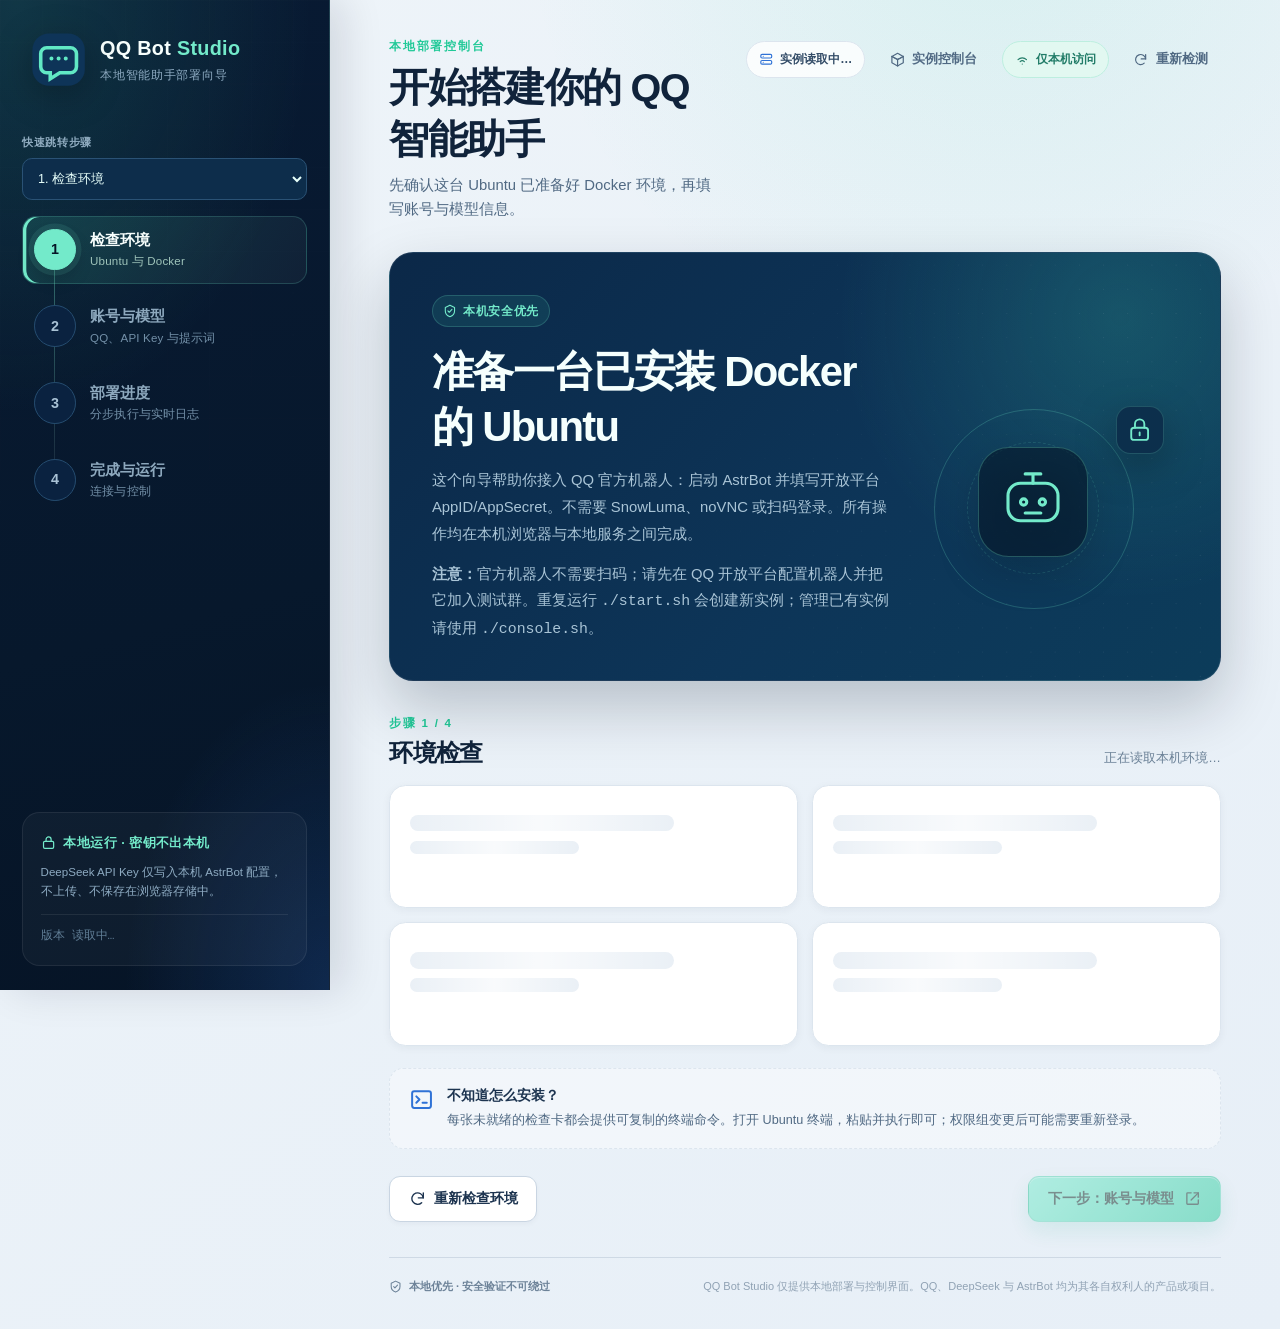
==== qqbot_studio/static/index.html @ a4821c6b "feat(official): complete QQ official migration and plugin dependency install" ====
<!doctype html>
<html lang="zh-CN">
<head>
  <meta charset="utf-8">
  <meta name="viewport" content="width=device-width, initial-scale=1">
  <meta name="color-scheme" content="light">
  <meta name="theme-color" content="#081a33">
  <title>QQ Bot Studio · 本地部署向导</title>
  <link rel="stylesheet" href="styles.css">
</head>
<body>
  <a class="skip-link" href="#main-content">跳到主要内容</a>

  <!-- 所有图标均为内联 SVG，不依赖外部字体或图片。 -->
  <svg class="svg-sprite" aria-hidden="true" focusable="false" xmlns="http://www.w3.org/2000/svg">
    <symbol id="i-check" viewBox="0 0 24 24"><path d="m5 12 4 4L19 6"/></symbol>
    <symbol id="i-check-circle" viewBox="0 0 24 24"><circle cx="12" cy="12" r="9"/><path d="m8 12 3 3 5-6"/></symbol>
    <symbol id="i-alert" viewBox="0 0 24 24"><path d="M10.3 3.6 1.8 18a2 2 0 0 0 1.7 3h17a2 2 0 0 0 1.7-3L13.7 3.6a2 2 0 0 0-3.4 0Z"/><path d="M12 9v4"/><path d="M12 17h.01"/></symbol>
    <symbol id="i-refresh" viewBox="0 0 24 24"><path d="M20 11a8 8 0 1 0-2.3 6.7"/><path d="M20 4v7h-7"/></symbol>
    <symbol id="i-terminal" viewBox="0 0 24 24"><rect x="3" y="4" width="18" height="16" rx="2"/><path d="m7 9 3 3-3 3"/><path d="M13 15h4"/></symbol>
    <symbol id="i-copy" viewBox="0 0 24 24"><rect x="8" y="8" width="12" height="12" rx="2"/><path d="M16 8V6a2 2 0 0 0-2-2H6a2 2 0 0 0-2 2v8a2 2 0 0 0 2 2h2"/></symbol>
    <symbol id="i-user" viewBox="0 0 24 24"><circle cx="12" cy="8" r="4"/><path d="M4 21a8 8 0 0 1 16 0"/></symbol>
    <symbol id="i-key" viewBox="0 0 24 24"><circle cx="8" cy="15" r="4"/><path d="m11 12 8-8"/><path d="m16 7 3 3"/><path d="m13 10 3 3"/></symbol>
    <symbol id="i-eye" viewBox="0 0 24 24"><path d="M2 12s3.5-6 10-6 10 6 10 6-3.5 6-10 6S2 12 2 12Z"/><circle cx="12" cy="12" r="2.5"/></symbol>
    <symbol id="i-lock" viewBox="0 0 24 24"><rect x="4" y="10" width="16" height="11" rx="2"/><path d="M8 10V7a4 4 0 0 1 8 0v3"/></symbol>
    <symbol id="i-shield" viewBox="0 0 24 24"><path d="M12 2 20 6v6c0 5-3.4 8.4-8 10-4.6-1.6-8-5-8-10V6l8-4Z"/><path d="m8.5 12 2.3 2.3 4.7-5"/></symbol>
    <symbol id="i-server" viewBox="0 0 24 24"><rect x="3" y="4" width="18" height="6" rx="2"/><rect x="3" y="14" width="18" height="6" rx="2"/><path d="M7 7h.01M7 17h.01"/></symbol>
    <symbol id="i-play" viewBox="0 0 24 24"><path d="m8 5 11 7-11 7V5Z"/></symbol>
    <symbol id="i-stop" viewBox="0 0 24 24"><rect x="6" y="6" width="12" height="12" rx="1"/></symbol>
    <symbol id="i-restart" viewBox="0 0 24 24"><path d="M3 12a9 9 0 1 0 3-6.7L3 8"/><path d="M3 3v5h5"/></symbol>
    <symbol id="i-external" viewBox="0 0 24 24"><path d="M14 4h6v6"/><path d="m10 14 10-10"/><path d="M20 14v5a1 1 0 0 1-1 1H5a1 1 0 0 1-1-1V5a1 1 0 0 1 1-1h5"/></symbol>
    <symbol id="i-qr" viewBox="0 0 24 24"><rect x="3" y="3" width="6" height="6" rx="1"/><rect x="15" y="3" width="6" height="6" rx="1"/><rect x="3" y="15" width="6" height="6" rx="1"/><path d="M15 15h2v2h-2zM19 15h2M15 19h2M19 19h2v2h-2z"/></symbol>
    <symbol id="i-file" viewBox="0 0 24 24"><path d="M6 2h8l4 4v16H6V2Z"/><path d="M14 2v5h5"/><path d="M9 13h6M9 17h6"/></symbol>
    <symbol id="i-pen" viewBox="0 0 24 24"><path d="m4 20 4.5-1 11-11a2.1 2.1 0 0 0-3-3l-11 11L4 20Z"/><path d="m14 7 3 3"/></symbol>
    <symbol id="i-chevron-left" viewBox="0 0 24 24"><path d="m15 18-6-6 6-6"/></symbol>
    <symbol id="i-wifi" viewBox="0 0 24 24"><path d="M5 12.5a10 10 0 0 1 14 0"/><path d="M8.5 16a5 5 0 0 1 7 0"/><path d="M12 20h.01"/></symbol>
    <symbol id="i-package" viewBox="0 0 24 24"><path d="m12 2 9 5-9 5-9-5 9-5Z"/><path d="m3 7 9 5 9-5"/><path d="M3 7v10l9 5 9-5V7"/><path d="M12 12v10"/></symbol>
    <symbol id="i-info" viewBox="0 0 24 24"><circle cx="12" cy="12" r="9"/><path d="M12 11v6"/><path d="M12 7h.01"/></symbol>
  </svg>

  <div class="app-shell">
    <aside class="sidebar" aria-label="安装向导侧栏">
      <div class="brand">
        <svg class="brand-mark" viewBox="0 0 48 48" aria-hidden="true">
          <rect x="2" y="2" width="44" height="44" rx="14" fill="#0e3458"/>
          <path d="M14 14h20a5 5 0 0 1 5 5v11a5 5 0 0 1-5 5h-9l-8 5v-5h-3a5 5 0 0 1-5-5V19a5 5 0 0 1 5-5Z" fill="none" stroke="#61e8c4" stroke-width="3"/>
          <path d="M18 23h.01M24 23h.01M30 23h.01" stroke="#61e8c4" stroke-width="3.4" stroke-linecap="round"/>
        </svg>
        <div>
          <p class="brand-name">QQ Bot <span>Studio</span></p>
          <p class="brand-tagline">本地智能助手部署向导</p>
        </div>
      </div>

      <nav class="wizard-nav" aria-label="部署步骤">
        <div class="wizard-step-picker">
          <label for="wizard-step-select" class="wizard-step-select-label">快速跳转步骤</label>
          <select id="wizard-step-select" class="wizard-step-select" aria-label="选择部署步骤">
            <option value="env" selected>1. 检查环境</option>
            <option value="config">2. 账号与模型</option>
            <option value="deploy">3. 部署进度</option>
            <option value="done">4. 完成与运行</option>
          </select>
          <p id="wizard-step-lock-note" class="wizard-step-lock-note" role="status" hidden>机器人已部署，环境/账号/部署步骤已锁定</p>
        </div>
        <ol class="stepper">
          <li class="step-item is-active" data-step-item="env">
            <button class="step-button" type="button" data-step="env" aria-current="step">
              <span class="step-index" aria-hidden="true">1</span>
              <span class="step-copy"><span class="step-label">检查环境</span><span id="env-step-hint" class="step-hint">Ubuntu 与 Docker</span></span>
            </button>
          </li>
          <li class="step-item" data-step-item="config">
            <button class="step-button" type="button" data-step="config">
              <span class="step-index" aria-hidden="true">2</span>
              <span class="step-copy"><span class="step-label">账号与模型</span><span class="step-hint">QQ、API Key 与提示词</span></span>
            </button>
          </li>
          <li class="step-item" data-step-item="deploy">
            <button class="step-button" type="button" data-step="deploy">
              <span class="step-index" aria-hidden="true">3</span>
              <span class="step-copy"><span class="step-label">部署进度</span><span class="step-hint">分步执行与实时日志</span></span>
            </button>
          </li>
          <li class="step-item" data-step-item="done">
            <button class="step-button" type="button" data-step="done">
              <span class="step-index" aria-hidden="true">4</span>
              <span class="step-copy"><span class="step-label">完成与运行</span><span class="step-hint">连接与控制</span></span>
            </button>
          </li>
        </ol>
      </nav>

      <div class="sidebar-footer">
        <div class="privacy-badge">
          <svg class="icon" aria-hidden="true"><use href="#i-lock"></use></svg>
          <span>本地运行 · 密钥不出本机</span>
        </div>
        <p>DeepSeek API Key 仅写入本机 AstrBot 配置，不上传、不保存在浏览器存储中。</p>
        <p class="version-label">版本 <span id="app-version">读取中…</span></p>
      </div>
    </aside>

    <main id="main-content" class="main-content" tabindex="-1">
      <header class="topbar">
        <div class="topbar-copy">
          <p class="eyebrow">本地部署控制台</p>
          <h1 id="page-title">开始搭建你的 QQ 智能助手</h1>
          <p id="page-subtitle" class="page-subtitle">先确认这台 Ubuntu 已准备好 Docker 环境，再填写账号与模型信息。</p>
        </div>
        <div class="topbar-actions">
          <span id="wizard-instance-pill" class="instance-pill" title="当前机器人实例">
            <svg class="icon" aria-hidden="true"><use href="#i-server"></use></svg>
            <span id="wizard-instance-label">实例读取中…</span>
          </span>
          <a class="btn btn-quiet btn-small topbar-console-link" href="/console.html">
            <svg class="icon" aria-hidden="true"><use href="#i-package"></use></svg>
            实例控制台
          </a>
          <span class="local-pill"><svg class="icon" aria-hidden="true"><use href="#i-wifi"></use></svg>仅本机访问</span>
          <button id="refresh-state" class="btn btn-quiet btn-small" type="button">
            <svg class="icon" aria-hidden="true"><use href="#i-refresh"></use></svg>
            <span>重新检测</span>
          </button>
        </div>
      </header>

      <div id="toast-region" class="toast-region" role="status" aria-live="polite" aria-atomic="false"></div>

      <div id="state-error" class="notice notice-danger" role="alert" hidden>
        <svg class="icon notice-icon" aria-hidden="true"><use href="#i-alert"></use></svg>
        <div class="notice-body">
          <strong>无法读取本地服务状态</strong>
          <p id="state-error-text">请确认启动器仍在运行，然后重试。</p>
        </div>
        <button id="state-error-retry" class="btn btn-small btn-quiet" type="button">重试连接</button>
      </div>

      <div id="global-notice" class="notice notice-info" role="status" hidden>
        <svg class="icon notice-icon" aria-hidden="true"><use href="#i-info"></use></svg>
        <div class="notice-body">
          <strong>来自本地服务的提示</strong>
          <p id="global-notice-text"></p>
        </div>
      </div>

      <section class="step-panel" data-panel="env" aria-labelledby="env-heading">
        <div class="welcome-card">
          <div class="welcome-copy">
            <span class="kicker"><svg class="icon" aria-hidden="true"><use href="#i-shield"></use></svg>本机安全优先</span>
            <h2 id="env-heading" tabindex="-1">准备一台已安装 Docker 的 Ubuntu</h2>
            <p id="env-intro">这个向导帮助你接入 QQ 官方机器人：启动 AstrBot 并填写开放平台 AppID/AppSecret。不需要 SnowLuma、noVNC 或扫码登录。所有操作均在本机浏览器与本地服务之间完成。</p>
            <p id="env-platform-note" class="field-hint"><strong>注意：</strong>官方机器人不需要扫码；请先在 QQ 开放平台配置机器人并把它加入测试群。重复运行 <code>./start.sh</code> 会创建新实例；管理已有实例请使用 <code>./console.sh</code>。</p>
          </div>
          <div class="welcome-orbit" aria-hidden="true">
            <div class="orbit-ring orbit-ring--one"></div>
            <div class="orbit-ring orbit-ring--two"></div>
            <svg class="orbit-icon orbit-icon--bot" viewBox="0 0 48 48"><rect x="8" y="12" width="32" height="24" rx="8"/><circle cx="18" cy="24" r="2"/><circle cx="30" cy="24" r="2"/><path d="M19 31h10M24 12V6M19 6h10"/></svg>
            <svg class="orbit-icon orbit-icon--lock" viewBox="0 0 32 32"><rect x="7" y="14" width="18" height="13" rx="3"/><path d="M11 14v-4a5 5 0 0 1 10 0v4M16 19v3"/></svg>
          </div>
        </div>

        <div class="section-heading">
          <div>
            <p class="section-label">步骤 1 / 4</p>
            <h2>环境检查</h2>
          </div>
          <p id="requirements-summary" class="section-note" role="status">正在读取本机环境…</p>
        </div>

        <div id="requirements-grid" class="requirement-grid" aria-busy="true">
          <div class="requirement-card is-loading" aria-hidden="true"><div class="skeleton skeleton-line"></div><div class="skeleton skeleton-short"></div></div>
          <div class="requirement-card is-loading" aria-hidden="true"><div class="skeleton skeleton-line"></div><div class="skeleton skeleton-short"></div></div>
          <div class="requirement-card is-loading" aria-hidden="true"><div class="skeleton skeleton-line"></div><div class="skeleton skeleton-short"></div></div>
          <div class="requirement-card is-loading" aria-hidden="true"><div class="skeleton skeleton-line"></div><div class="skeleton skeleton-short"></div></div>
        </div>

        <div class="callout callout-muted">
          <svg class="icon" aria-hidden="true"><use href="#i-terminal"></use></svg>
          <div>
            <strong id="env-help-title">不知道怎么安装？</strong>
            <p id="env-help-text">每张未就绪的检查卡都会提供可复制的终端命令。打开 Ubuntu 终端，粘贴并执行即可；权限组变更后可能需要重新登录。</p>
          </div>
        </div>

        <div class="panel-actions">
          <button id="retry-requirements" class="btn btn-secondary" type="button">
            <svg class="icon" aria-hidden="true"><use href="#i-refresh"></use></svg>
            重新检查环境
          </button>
          <button id="env-next" class="btn btn-primary" type="button" disabled>
            <span id="env-next-text">下一步：账号与模型</span>
            <svg class="icon icon-end" aria-hidden="true"><use href="#i-external"></use></svg>
          </button>
        </div>
      </section>

      <section class="step-panel" data-panel="config" aria-labelledby="config-heading" hidden>
        <div class="section-heading">
          <div>
            <p class="section-label">步骤 2 / 4</p>
            <h2 id="config-heading" tabindex="-1">连接 QQ 与 DeepSeek</h2>
          </div>
          <p class="section-note">标有 <span class="required-mark" aria-hidden="true">*</span> 的项目为必填。</p>
        </div>

        <form id="config-form" class="config-form" novalidate>
          <div class="card form-card">
            <div class="card-heading">
              <span class="card-icon"><svg class="icon" aria-hidden="true"><use href="#i-user"></use></svg></span>
              <div>
                <h3>QQ 接入方式</h3>
                <p>官方机器人需要 AppID/AppSecret；不再需要扫码登录。</p>
              </div>
            </div>

            <div class="field">
              <label for="platform-mode">接入方式</label>
              <select id="platform-mode" name="platform_mode">
                <option value="official" selected>QQ 官方机器人</option>
              </select>
              <p class="field-help">官方群需要群主开启“获取群内全部消息”；机器人只使用 AppID/AppSecret 连接。</p>
            </div>

            <div id="official-fields">
              <div class="field">
                <label for="official-appid">机器人 AppID <span class="required-mark" aria-hidden="true">*</span></label>
                <input id="official-appid" name="official_appid" type="text" inputmode="numeric" autocomplete="off" pattern="[0-9]{5,32}" maxlength="32" placeholder="QQ 开放平台机器人 AppID" aria-describedby="official-appid-help official-appid-error">
                <p id="official-appid-help" class="field-help">在 QQ 开放平台机器人详情页复制 AppID。</p>
                <p id="official-appid-error" class="field-error" role="alert" hidden></p>
              </div>
              <div class="field">
                <label for="official-secret">机器人 AppSecret <span class="required-mark" aria-hidden="true">*</span></label>
                <input id="official-secret" name="official_secret" type="password" autocomplete="new-password" placeholder="只写入本机配置，不进入浏览器存储">
                <p class="field-help">AppSecret 仅传给本机 AstrBot，不写入 localStorage。</p>
                <p id="official-secret-error" class="field-error" role="alert" hidden></p>
              </div>
              <div class="safety-inline">
                <svg class="icon" aria-hidden="true"><use href="#i-qr"></use></svg>
                <p><strong>官方群权限：</strong>请群主在 QQ 群设置中开启“机器人可获取群聊消息范围：群内全部消息”和“机器人主动发言”，否则非 @ 消息不会推送。</p>
              </div>
            </div>

          </div>

          <div class="card form-card">
            <div class="card-heading">
              <span class="card-icon"><svg class="icon" aria-hidden="true"><use href="#i-key"></use></svg></span>
              <div>
                <h3>DeepSeek 模型</h3>
                <p>密钥只写入本机 AstrBot 配置，不会写进浏览器 localStorage，也不会发送给 QQ。</p>
              </div>
            </div>

            <div class="field">
              <label for="deepseek-key">DeepSeek API Key <span class="required-mark" aria-hidden="true">*</span></label>
              <div class="input-action-row">
                <div class="input-with-button">
                  <input id="deepseek-key" name="deepseek_api_key" type="password" autocomplete="off" spellcheck="false" placeholder="sk-..." aria-describedby="deepseek-key-help deepseek-key-error key-test-status" required>
                  <button id="toggle-key" class="icon-button" type="button" aria-label="显示 API Key" aria-pressed="false" title="显示或隐藏 API Key">
                    <svg class="icon" aria-hidden="true"><use href="#i-eye"></use></svg>
                  </button>
                </div>
                <button id="test-key" class="btn btn-secondary" type="button">测试密钥</button>
              </div>
              <p id="deepseek-key-help" class="field-help">DeepSeek API Key 仅写入本机 AstrBot 配置。测试时会通过本地服务请求校验，不会保存密钥。</p>
              <p id="deepseek-key-error" class="field-error" role="alert" hidden></p>
              <p id="key-test-status" class="inline-status" role="status" hidden></p>
            </div>
          </div>

          <div class="card form-card">
            <div class="card-heading">
              <span class="card-icon"><svg class="icon" aria-hidden="true"><use href="#i-eye"></use></svg></span>
              <div>
                <h3>机器人提示词（只读）</h3>
                <p>提示词模板请在控制台提示词模板库管理，向导不可修改。</p>
              </div>
            </div>

            <div class="field">
              <div class="label-row">
                <span class="prompt-label">部署时将使用的机器人提示词</span>
              </div>
              <pre id="prompt-preview" class="prompt-preview prompt-preview--readonly" tabindex="0" aria-label="只读机器人提示词" aria-describedby="prompt-help prompt-error">正在读取机器人提示词…</pre>
              <p id="prompt-help" class="field-help">部署会使用这份只读提示词并原样保留换行。提示词模板请在控制台提示词模板库管理，向导不可修改。</p>
              <p id="prompt-error" class="field-error" role="alert" hidden></p>
            </div>
          </div>

          <div class="card form-card">
            <div class="card-heading">
              <span class="card-icon"><svg class="icon" aria-hidden="true"><use href="#i-package"></use></svg></span>
              <div>
                <h3>Docker 镜像节点与安全确认</h3>
                <p>节点由本地服务统一保存，部署时使用当前选中的节点。端口与镜像地址由本地服务决定，不需要在页面里填写。</p>
              </div>
            </div>

            <div class="mirror-section" aria-labelledby="mirror-section-title">
              <div class="mirror-toolbar">
                <div class="mirror-selected-summary">
                  <span id="mirror-section-title" class="mirror-summary-label">当前镜像节点</span>
                  <strong id="mirror-selected-name">读取中…</strong>
                </div>
                <button id="mirror-test" class="btn btn-secondary btn-small" type="button">
                  <svg class="icon" aria-hidden="true"><use href="#i-refresh"></use></svg>
                  <span id="mirror-test-text">刷新并测速</span>
                </button>
              </div>

              <div id="mirror-loading" class="mirror-loading" role="status">
                <span class="mirror-loading-dot" aria-hidden="true"></span>
                正在读取镜像节点并准备测速…
              </div>
              <div id="mirror-list" class="mirror-list" role="radiogroup" aria-label="选择 Docker 镜像节点" aria-busy="true"></div>
              <div id="mirror-empty" class="mirror-empty" hidden>尚未配置镜像节点，可在下方添加自定义节点。</div>
              <p id="mirror-status" class="inline-status" role="status" hidden></p>

              <details class="mirror-add">
                <summary>添加自定义镜像节点</summary>
                <form id="mirror-add-form" class="mirror-add-form" novalidate>
                  <div class="mirror-add-grid">
                    <div class="field">
                      <label for="mirror-add-name">节点名称 <span class="required-mark" aria-hidden="true">*</span></label>
                      <input id="mirror-add-name" name="name" type="text" maxlength="40" autocomplete="off" placeholder="例如：我的加速节点" aria-describedby="mirror-add-error" required>
                    </div>
                    <div class="field">
                      <label for="mirror-add-prefix">镜像前缀 <span class="required-mark" aria-hidden="true">*</span></label>
                      <input id="mirror-add-prefix" name="prefix" type="text" maxlength="200" autocomplete="off" spellcheck="false" placeholder="例如：docker.m.daocloud.io" aria-describedby="mirror-add-help mirror-add-error" required>
                      <p id="mirror-add-help" class="field-help">填写 Docker 镜像 registry 前缀，不要包含 http:// 或 https://。</p>
                    </div>
                  </div>
                  <p id="mirror-add-error" class="field-error" role="alert" hidden></p>
                  <div class="mirror-add-actions">
                    <button id="mirror-add-submit" class="btn btn-secondary btn-small" type="submit">
                      <svg class="icon" aria-hidden="true"><use href="#i-package"></use></svg>
                      <span id="mirror-add-submit-text">添加节点</span>
                    </button>
                  </div>
                </form>
              </details>
              <p class="field-help">选择节点后会自动保存到本地服务；部署请求不再提交 use_mirror 字段。</p>
            </div>

            <div class="risk-box">
              <svg class="icon risk-icon" aria-hidden="true"><use href="#i-alert"></use></svg>
              <div>
                <h4>账号与合规风险提示</h4>
                <p>第三方协议端存在账号风控/封禁风险，使用小号，遵守 QQ 协议与当地法律。登录及安全验证只能由你在 QQ 官方界面完成。</p>
              </div>
            </div>

            <div class="checkbox-field">
              <input id="accept-risk" name="accept_risk" type="checkbox" aria-describedby="risk-error" required>
              <label for="accept-risk">我已阅读并理解上述风险，确认使用小号，并遵守 QQ 用户协议与当地法律法规。<span class="required-mark" aria-hidden="true">*</span></label>
              <p id="risk-error" class="field-error" role="alert" hidden></p>
            </div>

            <div id="form-error" class="notice notice-danger form-error" role="alert" hidden>
              <svg class="icon notice-icon" aria-hidden="true"><use href="#i-alert"></use></svg>
              <div class="notice-body"><p id="form-error-text"></p></div>
            </div>

            <div class="panel-actions form-actions">
              <button id="config-back" class="btn btn-secondary" type="button">
                <svg class="icon" aria-hidden="true"><use href="#i-chevron-left"></use></svg>
                返回环境检查
              </button>
              <button id="deploy-submit" class="btn btn-primary btn-large" type="submit">
                <svg class="icon" aria-hidden="true"><use href="#i-play"></use></svg>
                <span id="deploy-submit-text">开始部署</span>
              </button>
            </div>
            <p class="action-hint">点击开始部署即表示你同意只在本机使用本工具，并自行承担账号与合规风险。</p>
          </div>
        </form>
      </section>

      <section class="step-panel" data-panel="deploy" aria-labelledby="deploy-heading" hidden>
        <div class="section-heading">
          <div>
            <p class="section-label">步骤 3 / 4</p>
            <h2 id="deploy-heading" tabindex="-1">正在部署你的智能助手</h2>
          </div>
          <p id="job-status-label" class="section-note" role="status">任务准备中…</p>
        </div>

        <div class="card progress-card">
          <div class="progress-topline">
            <div class="progress-title-wrap">
              <span id="job-state-icon" class="status-orb status-orb--running" aria-hidden="true">
                <svg class="icon"><use href="#i-package"></use></svg>
              </span>
              <div>
                <p class="progress-kicker">当前步骤</p>
                <h3 id="job-step">等待开始</h3>
              </div>
            </div>
            <span id="job-progress-text" class="progress-value">0%</span>
          </div>

          <div id="job-progress-bar" class="progress-track" role="progressbar" aria-label="部署进度" aria-valuemin="0" aria-valuemax="100" aria-valuenow="0">
            <span class="progress-fill" style="width: 0%"></span>
          </div>
          <p id="job-message" class="progress-message" role="status">正在创建本地部署任务…</p>

          <div class="log-header">
            <div class="log-title">
              <svg class="icon" aria-hidden="true"><use href="#i-terminal"></use></svg>
              <span>实时日志</span>
            </div>
            <span class="log-live"><span class="live-dot" aria-hidden="true"></span>自动刷新</span>
          </div>
          <pre id="job-logs" class="log-output" tabindex="0" aria-label="部署实时日志">等待日志输出…</pre>

          <div id="deploy-error" class="notice notice-danger" role="alert" hidden>
            <svg class="icon notice-icon" aria-hidden="true"><use href="#i-alert"></use></svg>
            <div class="notice-body">
              <strong>部署未完成</strong>
              <p id="deploy-error-text"></p>
            </div>
          </div>

          <div class="panel-actions">
            <button id="job-retry-config" class="btn btn-secondary" type="button" hidden>重试部署</button>
            <button id="job-retry-poll" class="btn btn-primary" type="button" hidden>
              <svg class="icon" aria-hidden="true"><use href="#i-refresh"></use></svg>
              继续获取进度
            </button>
          </div>
        </div>

        <div class="callout callout-warning">
          <svg class="icon" aria-hidden="true"><use href="#i-shield"></use></svg>
          <div>
            <strong>请保持页面开启</strong>
            <p>部署期间请勿关闭本地启动器。官方接入完成后不需要扫码登录。</p>
          </div>
        </div>
      </section>

      <section class="step-panel" data-panel="done" aria-labelledby="done-heading" hidden>
        <div class="success-hero">
          <div class="success-mark" aria-hidden="true"><svg class="icon"><use href="#i-check-circle"></use></svg></div>
          <div class="success-copy">
            <span class="kicker kicker--success">本地部署已完成</span>
            <h2 id="done-heading" tabindex="-1">登录 QQ，开始对话</h2>
            <p>服务已部署到这台电脑。官方接入不需要扫码，直接检查 AstrBot 的 QQ 官方连接状态即可。</p>
          </div>
          <div class="success-status-stack" aria-label="部署状态">
            <span id="deployment-overall" class="pill pill--success">已部署</span>
            <span id="service-running-status" class="pill pill--neutral">运行状态未知</span>
          </div>
        </div>

        <div class="status-strip" aria-label="连接与登录状态">
          <div class="status-item">
            <span class="status-label">AstrBot 服务</span>
            <span id="astrbot-service-status" class="status-value"><span class="status-dot"></span>状态未知</span>
          </div>
          <div class="status-item">
            <span class="status-label">QQ 登录</span>
            <span id="qq-login-status" class="status-value"><span class="status-dot"></span>状态未知</span>
          </div>
          <div class="status-item">
            <span class="status-label">OneBot 连接</span>
            <span id="onebot-status" class="status-value"><span class="status-dot"></span>状态未知</span>
          </div>
          <button id="refresh-connection" class="btn btn-quiet btn-small" type="button">
            <svg class="icon" aria-hidden="true"><use href="#i-refresh"></use></svg>
            刷新连接状态
          </button>
        </div>

        <div class="dashboard-grid">
          <div class="card endpoint-card">
            <div class="endpoint-heading">
              <span class="card-icon card-icon--blue"><svg class="icon" aria-hidden="true"><use href="#i-server"></use></svg></span>
              <div><h3>AstrBot WebUI</h3><p>机器人框架与模型控制台</p></div>
            </div>
            <p id="astrbot-url-text" class="url-text">未提供</p>
            <div class="credential-grid">
              <div><span class="credential-label">用户名</span><code id="astrbot-username" class="credential-value">未提供</code></div>
              <div><span class="credential-label">密码</span><code id="astrbot-password" class="credential-value">未提供</code></div>
            </div>
            <div class="card-actions">
              <a id="astrbot-open" class="btn btn-secondary btn-small" href="#" target="_blank" rel="noopener noreferrer" aria-disabled="true">一键打开<svg class="icon icon-end" aria-hidden="true"><use href="#i-external"></use></svg></a>
              <button id="copy-astrbot" class="btn btn-quiet btn-small" type="button" data-copy-card="astrbot"><svg class="icon" aria-hidden="true"><use href="#i-copy"></use></svg>复制登录信息</button>
            </div>
          </div>

          <div class="card endpoint-card endpoint-card--highlight">
            <div class="endpoint-heading">
              <span class="card-icon card-icon--mint"><svg class="icon" aria-hidden="true"><use href="#i-robot"></use></svg></span>
              <div><h3>QQ 官方机器人</h3><p>AppID / AppSecret 单容器接入</p></div>
            </div>
            <p class="field-hint">AstrBot 直接连接 QQ 开放平台，不需要 noVNC、扫码登录或 OneBot 协议端。</p>
            <div class="credential-grid">
              <div><span class="credential-label">AppID</span><code id="official-appid-status" class="credential-value">未提供</code></div>
              <div><span class="credential-label">连接状态</span><code id="official-connection-status" class="credential-value">检查中</code></div>
            </div>
            <div class="card-actions">
              <button id="refresh-official-status" class="btn btn-secondary btn-small" type="button">刷新连接状态</button>
            </div>
          </div>
        </div>

        <div class="card guide-card">
          <div class="guide-heading">
            <span class="card-icon card-icon--mint"><svg class="icon" aria-hidden="true"><use href="#i-robot"></use></svg></span>
            <div><h3>官方机器人检查</h3><p>不需要扫码</p></div>
          </div>
          <ol class="guide-steps">
            <li><span>1</span><p><strong>确认 AppID/AppSecret</strong>：在 QQ 开放平台机器人详情页获取，填到上一步。</p></li>
            <li><span>2</span><p><strong>邀请机器人进群</strong>：在目标群添加机器人。</p></li>
            <li><span>3</span><p><strong>开启群权限</strong>：群主在群设置中开启“获取群内全部消息”和“机器人主动发言”。</p></li>
            <li><span>4</span><p><strong>@ 机器人测试</strong>：在群里 @ 机器人发送消息，确认连接状态。</p></li>
          </ol>
        </div>

        <div class="dashboard-grid dashboard-grid--controls">
          <div class="card control-card">
            <div class="card-heading">
              <span class="card-icon"><svg class="icon" aria-hidden="true"><use href="#i-play"></use></svg></span>
              <div><h3>服务控制</h3><p>启动、停止或重启本地容器</p></div>
            </div>
            <div class="control-actions">
              <button class="btn btn-secondary control-btn" type="button" data-service-action="start"><svg class="icon" aria-hidden="true"><use href="#i-play"></use></svg>启动</button>
              <button class="btn btn-secondary control-btn" type="button" data-service-action="stop"><svg class="icon" aria-hidden="true"><use href="#i-stop"></use></svg>停止</button>
              <button class="btn btn-secondary control-btn" type="button" data-service-action="restart"><svg class="icon" aria-hidden="true"><use href="#i-restart"></use></svg>重启</button>
            </div>
            <p id="action-status" class="inline-status" role="status" hidden></p>
          </div>

          <div class="card control-card">
            <div class="card-heading">
              <span class="card-icon"><svg class="icon" aria-hidden="true"><use href="#i-eye"></use></svg></span>
              <div><h3>机器人提示词（只读）</h3><p>提示词模板请在控制台提示词模板库管理，向导不可修改</p></div>
            </div>
            <pre id="deployment-prompt-preview" class="prompt-preview prompt-preview--readonly" tabindex="0" aria-label="当前机器人提示词">尚未读取提示词。</pre>
          </div>

          <div class="card control-card control-card--logs">
            <div class="card-heading">
              <span class="card-icon"><svg class="icon" aria-hidden="true"><use href="#i-file"></use></svg></span>
              <div><h3>查看日志</h3><p>读取最近 200 行本地服务日志</p></div>
            </div>
            <div class="log-actions">
              <button class="btn btn-secondary btn-small log-service-btn" type="button" data-log-service="astrbot"><svg class="icon" aria-hidden="true"><use href="#i-server"></use></svg>AstrBot 日志</button>
            </div>
            <div id="dashboard-logs" class="dashboard-logs" hidden>
              <div class="log-header">
                <span id="dashboard-logs-title" class="log-title">日志</span>
                <div class="log-tools">
                  <span id="dashboard-logs-status" class="inline-status" role="status">正在读取…</span>
                  <button id="dashboard-logs-refresh" class="btn btn-link btn-small" type="button">刷新</button>
                  <button id="dashboard-logs-close" class="btn btn-link btn-small" type="button">收起</button>
                </div>
              </div>
              <pre id="dashboard-logs-output" class="log-output log-output--compact" tabindex="0">选择服务以查看日志。</pre>
            </div>
          </div>
        </div>

        <div class="card disclaimer-card">
          <svg class="icon disclaimer-icon" aria-hidden="true"><use href="#i-shield"></use></svg>
          <div>
            <h3>安全提示与免责声明</h3>
            <p>本工具不收集、不保存 QQ 密码，API Key 仅写入本机 AstrBot 配置。机器人使用 QQ 开放平台官方接口，不需要 noVNC。请遵守 QQ 开放平台协议与当地法律法规。因使用本工具造成的账号、数据或合规风险由使用者自行承担。</p>
          </div>
        </div>
      </section>

      <footer class="installer-footer">
        <div class="footer-brand"><svg class="icon" aria-hidden="true"><use href="#i-shield"></use></svg><span>本地优先 · 安全验证不可绕过</span></div>
        <p>QQ Bot Studio 仅提供本地部署与控制界面。QQ、DeepSeek 与 AstrBot 均为其各自权利人的产品或项目。</p>
      </footer>
    </main>
  </div>

  <!-- 服务端会将下一行的占位符替换为本次本地会话的一次性访问令牌。 -->
  <script>window.QB_TOKEN = "{{TOKEN}}";</script>
  <script src="/services/api.js"></script>
  <script src="app.js"></script>
</body>
</html>
---- qqbot_studio/static/styles.css ----
/* QQ Bot Studio — 纯静态本地部署向导
   设计方向：深海军蓝侧栏 + 薄荷绿状态强调，类似现代桌面安装器。 */

:root {
  --navy-950: #061426;
  --navy-900: #081a33;
  --navy-850: #0a2240;
  --navy-800: #0e2b4c;
  --navy-700: #173d65;
  --ink-950: #10233b;
  --ink-800: #1d3450;
  --ink-700: #344d68;
  --ink-600: #506983;
  --ink-500: #6c8298;
  --ink-400: #90a2b4;
  --line: #dce5ee;
  --line-strong: #c9d5e2;
  --surface: #ffffff;
  --surface-soft: #f7fafc;
  --canvas: #eef4f9;
  --canvas-deep: #e7eff7;
  --mint-500: #20c997;
  --mint-400: #43ddb2;
  --mint-300: #73eaca;
  --mint-100: #dffaf2;
  --blue-500: #2f72d6;
  --blue-100: #e7f0ff;
  --amber-500: #d98a16;
  --amber-100: #fff5dc;
  --red-600: #c43d4b;
  --red-100: #ffedf0;
  --shadow-sm: 0 2px 8px rgba(16, 35, 59, .05);
  --shadow-md: 0 12px 32px rgba(16, 35, 59, .08);
  --shadow-lg: 0 28px 70px rgba(6, 20, 38, .18);
  --radius-sm: 9px;
  --radius-md: 14px;
  --radius-lg: 22px;
  --radius-xl: 28px;
  --font: "Segoe UI", "PingFang SC", "Hiragino Sans GB", "Microsoft YaHei", "Noto Sans CJK SC", "Noto Sans SC", sans-serif;
  --mono: "SFMono-Regular", Consolas, "Liberation Mono", Menlo, monospace;
}

*, *::before, *::after { box-sizing: border-box; }
[hidden] { display: none !important; }
html { min-width: 320px; scroll-behavior: smooth; }
body {
  margin: 0;
  min-width: 320px;
  color: var(--ink-800);
  background:
    radial-gradient(circle at 78% -8%, rgba(67, 221, 178, .12), transparent 30rem),
    linear-gradient(145deg, var(--canvas) 0%, var(--canvas-deep) 100%);
  font-family: var(--font);
  font-size: 15px;
  line-height: 1.6;
  -webkit-font-smoothing: antialiased;
  text-rendering: optimizeLegibility;
}
body::before {
  content: "";
  position: fixed;
  inset: 0;
  pointer-events: none;
  opacity: .34;
  background-image: radial-gradient(rgba(16, 35, 59, .12) .6px, transparent .6px);
  background-size: 18px 18px;
  z-index: -1;
}
h1, h2, h3, h4, p { margin: 0; }
h1, h2, h3, h4 { color: var(--ink-950); line-height: 1.3; }
button, input, textarea { font: inherit; }
button, a { -webkit-tap-highlight-color: transparent; }
button { color: inherit; }
a { color: var(--blue-500); }
code, pre { font-family: var(--mono); }
::selection { color: var(--navy-950); background: var(--mint-300); }

.svg-sprite { position: absolute; width: 0; height: 0; overflow: hidden; }
.icon {
  width: 1.2em;
  height: 1.2em;
  display: inline-block;
  flex: 0 0 auto;
  fill: none;
  stroke: currentColor;
  stroke-width: 1.9;
  stroke-linecap: round;
  stroke-linejoin: round;
  vertical-align: -.18em;
}
.icon-end { margin-left: .15rem; }
.sr-only {
  position: absolute !important;
  width: 1px; height: 1px;
  padding: 0; margin: -1px;
  overflow: hidden; clip: rect(0, 0, 0, 0);
  white-space: nowrap; border: 0;
}
.skip-link {
  position: fixed;
  top: 12px;
  left: 12px;
  z-index: 1000;
  padding: 10px 16px;
  color: var(--navy-950);
  background: var(--mint-300);
  border-radius: var(--radius-sm);
  font-weight: 750;
  transform: translateY(-160%);
  transition: transform .18s ease;
}
.skip-link:focus { transform: translateY(0); }

:focus-visible {
  outline: 3px solid rgba(32, 201, 151, .72);
  outline-offset: 3px;
}
.step-panel h2:focus { outline: none; }
.step-panel h2:focus-visible { outline: 3px solid rgba(32, 201, 151, .6); outline-offset: 5px; border-radius: 4px; }

/* Layout */
.app-shell {
  display: grid;
  grid-template-columns: 300px minmax(0, 1fr);
  min-height: 100vh;
}
.sidebar {
  position: sticky;
  top: 0;
  align-self: start;
  display: flex;
  flex-direction: column;
  min-height: 100vh;
  height: 100vh;
  padding: 28px 20px 22px;
  overflow-y: auto;
  color: #eaf6f5;
  background:
    radial-gradient(ellipse 150% 70% at 5% 0%, rgba(67, 221, 178, .15), transparent 60%),
    radial-gradient(ellipse 100% 50% at 100% 100%, rgba(47, 114, 214, .22), transparent 62%),
    linear-gradient(165deg, var(--navy-900) 0%, #07182c 62%, var(--navy-950) 100%);
  border-right: 1px solid rgba(255, 255, 255, .07);
  box-shadow: 12px 0 35px rgba(6, 20, 38, .12);
  z-index: 10;
}
.sidebar::after {
  content: "";
  position: absolute;
  inset: 0;
  pointer-events: none;
  opacity: .26;
  background-image:
    linear-gradient(rgba(255, 255, 255, .035) 1px, transparent 1px),
    linear-gradient(90deg, rgba(255, 255, 255, .035) 1px, transparent 1px);
  background-size: 38px 38px;
  mask-image: linear-gradient(to bottom, black, transparent 78%);
  z-index: -1;
}
.brand {
  display: flex;
  align-items: center;
  gap: 12px;
  padding: 0 7px;
  margin-bottom: 42px;
}
.brand-mark { width: 52px; height: 52px; flex: 0 0 auto; filter: drop-shadow(0 8px 16px rgba(0, 0, 0, .28)); }
.brand-name { color: #f7fffd; font-size: 18px; font-weight: 800; letter-spacing: .015em; }
.brand-name span { color: var(--mint-300); font-weight: 650; }
.brand-tagline { margin-top: 1px; color: #8eabc2; font-size: 11px; letter-spacing: .06em; }
.wizard-nav { flex: 1; }
.wizard-step-picker { margin-bottom: 14px; }
.wizard-step-select-label {
  display: block;
  margin-bottom: 6px;
  color: #91adc1;
  font-size: 10px;
  font-weight: 720;
  letter-spacing: .06em;
}
.wizard-step-select {
  width: 100%;
  min-height: 38px;
  padding: 8px 30px 8px 10px;
  color: #e7fffa;
  background: #0d2d4b;
  border: 1px solid #2a5275;
  border-radius: 9px;
  font: inherit;
  font-size: 11.5px;
  cursor: pointer;
}
.wizard-step-select:hover:not(:disabled) { border-color: rgba(115, 234, 202, .55); }
.wizard-step-select:focus-visible {
  outline: 3px solid rgba(115, 234, 202, .28);
  outline-offset: 2px;
  border-color: var(--mint-300);
}
.wizard-step-select option { color: #edf8ff; background: #0d2d4b; }
.wizard-step-select option:disabled { color: #69859c; }
.wizard-step-lock-note {
  margin: 7px 1px 0;
  color: #f2d69a;
  font-size: 10px;
  line-height: 1.5;
}
.wizard-step-lock-note[hidden] { display: none; }
.stepper { position: relative; margin: 0; padding: 0; list-style: none; }
.stepper::before {
  content: "";
  position: absolute;
  top: 26px;
  bottom: 26px;
  left: 29px;
  width: 1px;
  background: linear-gradient(to bottom, rgba(115, 234, 202, .38), rgba(255, 255, 255, .07));
}
.step-item { position: relative; }
.step-item + .step-item { margin-top: 8px; }
.step-button {
  position: relative;
  display: flex;
  align-items: center;
  gap: 13px;
  width: 100%;
  padding: 11px 10px;
  border: 1px solid transparent;
  border-radius: 13px;
  color: #8da8bd;
  background: transparent;
  text-align: left;
  cursor: pointer;
  transition: color .18s ease, background .18s ease, border-color .18s ease, transform .18s ease;
}
.step-button:hover:not(:disabled) { color: #e7fffa; background: rgba(255, 255, 255, .055); }
.step-button:disabled { cursor: not-allowed; opacity: .48; }
.step-button[aria-current="step"] {
  color: #f8fffd;
  background: linear-gradient(120deg, rgba(67, 221, 178, .15), rgba(255, 255, 255, .04));
  border-color: rgba(115, 234, 202, .18);
  box-shadow: inset 3px 0 0 var(--mint-300);
}
.step-index {
  position: relative;
  z-index: 1;
  display: grid;
  place-items: center;
  width: 38px;
  height: 38px;
  flex: 0 0 38px;
  color: #a9c2d5;
  background: var(--navy-850);
  border: 1px solid #264d70;
  border-radius: 50%;
  font-size: 13px;
  font-weight: 800;
  transition: all .18s ease;
}
.step-button[aria-current="step"] .step-index {
  color: var(--navy-950);
  background: var(--mint-300);
  border-color: var(--mint-300);
  box-shadow: 0 0 0 5px rgba(115, 234, 202, .1), 0 8px 16px rgba(0, 0, 0, .18);
}
.step-item.is-complete .step-index {
  color: var(--mint-300);
  background: rgba(67, 221, 178, .1);
  border-color: rgba(115, 234, 202, .5);
}
.step-item.is-complete .step-index::after {
  content: "✓";
  font-size: 18px;
  font-weight: 800;
}
.step-item.is-complete .step-index { font-size: 0; }
.step-copy { display: flex; flex-direction: column; min-width: 0; line-height: 1.35; }
.step-label { font-size: 14px; font-weight: 720; }
.step-hint { margin-top: 3px; color: #7390a8; font-size: 10.5px; letter-spacing: .015em; }
.step-button[aria-current="step"] .step-hint { color: #9fc4ba; }
.sidebar-footer {
  margin-top: 32px;
  padding: 18px 16px;
  color: #8eabc2;
  background: rgba(255, 255, 255, .035);
  border: 1px solid rgba(255, 255, 255, .075);
  border-radius: 16px;
}
.privacy-badge {
  display: flex;
  align-items: center;
  gap: 7px;
  margin-bottom: 9px;
  color: var(--mint-300);
  font-size: 11.5px;
  font-weight: 750;
  letter-spacing: .035em;
}
.sidebar-footer p { font-size: 10.5px; line-height: 1.65; }
.version-label { margin-top: 12px !important; padding-top: 10px; color: #617f97; border-top: 1px solid rgba(255, 255, 255, .08); font-family: var(--mono); }

.main-content {
  position: relative;
  width: 100%;
  max-width: 1300px;
  min-height: 100vh;
  margin: 0 auto;
  padding: 34px clamp(24px, 4.2vw, 64px) 30px;
}
.topbar {
  display: flex;
  align-items: flex-start;
  justify-content: space-between;
  gap: 28px;
  margin-bottom: 28px;
  animation: fade-up .5s ease both;
}
.topbar-copy { min-width: 0; }
.eyebrow, .section-label, .progress-kicker {
  color: var(--mint-500);
  font-size: 10.5px;
  font-weight: 800;
  letter-spacing: .15em;
  text-transform: uppercase;
}
.topbar h1 { margin-top: 6px; font-size: clamp(25px, 3vw, 36px); font-weight: 790; letter-spacing: -.035em; }
.page-subtitle { max-width: 690px; margin-top: 8px; color: var(--ink-600); font-size: 13.5px; }
.topbar-actions { display: flex; align-items: center; gap: 10px; flex: 0 0 auto; padding-top: 3px; }
.local-pill {
  display: inline-flex;
  align-items: center;
  gap: 6px;
  padding: 7px 11px;
  color: #227c68;
  background: #e2f8f1;
  border: 1px solid #bdeedf;
  border-radius: 999px;
  font-size: 11px;
  font-weight: 700;
  white-space: nowrap;
}

/* Buttons */
.btn {
  display: inline-flex;
  align-items: center;
  justify-content: center;
  gap: 7px;
  min-height: 42px;
  padding: 9px 17px;
  border: 1px solid transparent;
  border-radius: 10px;
  color: var(--ink-800);
  background: transparent;
  font-size: 13px;
  font-weight: 720;
  line-height: 1.2;
  text-decoration: none;
  cursor: pointer;
  transition: transform .16s ease, box-shadow .16s ease, background .16s ease, border-color .16s ease, color .16s ease;
}
.btn:hover:not(:disabled):not([aria-disabled="true"]) { transform: translateY(-1px); }
.btn:active:not(:disabled):not([aria-disabled="true"]) { transform: translateY(0); }
.btn:disabled, .btn[aria-disabled="true"] { cursor: not-allowed; opacity: .48; pointer-events: none; }
.btn-primary {
  color: #04241d;
  background: linear-gradient(135deg, var(--mint-300), var(--mint-500));
  border-color: rgba(15, 126, 96, .18);
  box-shadow: 0 8px 20px rgba(20, 166, 125, .22), inset 0 1px 0 rgba(255, 255, 255, .35);
}
.btn-primary:hover:not(:disabled):not([aria-disabled="true"]) {
  background: linear-gradient(135deg, #83efd3, #28d5a3);
  box-shadow: 0 11px 24px rgba(20, 166, 125, .3), inset 0 1px 0 rgba(255, 255, 255, .4);
}
.btn-secondary {
  color: var(--ink-800);
  background: var(--surface);
  border-color: var(--line-strong);
  box-shadow: 0 2px 5px rgba(16, 35, 59, .035);
}
.btn-secondary:hover:not(:disabled):not([aria-disabled="true"]) { border-color: #aebecf; background: #fbfdfe; box-shadow: var(--shadow-sm); }
.btn-quiet { color: var(--ink-600); background: transparent; border-color: transparent; }
.btn-quiet:hover:not(:disabled):not([aria-disabled="true"]) { color: var(--ink-800); background: rgba(255, 255, 255, .75); border-color: var(--line); }
.btn-link { min-height: 32px; padding: 4px 7px; color: var(--blue-500); background: transparent; border-color: transparent; font-size: 11.5px; }
.btn-link:hover:not(:disabled) { color: #1558ba; background: var(--blue-100); }
.btn-small { min-height: 34px; padding: 6px 11px; border-radius: 8px; font-size: 11.5px; }
.btn-large { min-height: 48px; padding: 12px 24px; border-radius: 12px; font-size: 14px; }
.btn.is-loading .icon { animation: spin 1s linear infinite; }
.btn svg { pointer-events: none; }

/* Notices and toasts */
.notice {
  display: flex;
  align-items: flex-start;
  gap: 11px;
  padding: 13px 15px;
  margin: 0 0 18px;
  border: 1px solid var(--line);
  border-radius: 12px;
  color: var(--ink-700);
  background: var(--surface);
  box-shadow: var(--shadow-sm);
}
.notice-icon { margin-top: 2px; font-size: 18px; }
.notice-body { flex: 1; min-width: 0; }
.notice-body strong { display: block; margin-bottom: 2px; color: var(--ink-950); font-size: 12.5px; }
.notice-body p { font-size: 12px; line-height: 1.65; overflow-wrap: anywhere; }
.notice .btn { margin-left: auto; flex: 0 0 auto; }
.notice-info { color: #2b5971; background: #eff9fc; border-color: #cbe8f0; }
.notice-info .notice-icon { color: #2588a3; }
.notice-danger { color: #8a303c; background: var(--red-100); border-color: #f3cbd2; }
.notice-danger .notice-icon { color: var(--red-600); }
.notice-danger .notice-body strong { color: #7d2531; }
.toast-region {
  position: fixed;
  right: 24px;
  bottom: 24px;
  z-index: 500;
  display: flex;
  flex-direction: column;
  align-items: flex-end;
  gap: 9px;
  width: min(380px, calc(100vw - 32px));
  pointer-events: none;
}
.toast {
  display: flex;
  align-items: flex-start;
  gap: 9px;
  width: 100%;
  padding: 12px 14px;
  color: var(--ink-800);
  background: rgba(255, 255, 255, .98);
  border: 1px solid var(--line);
  border-left: 4px solid var(--blue-500);
  border-radius: 11px;
  box-shadow: 0 16px 45px rgba(6, 20, 38, .18);
  font-size: 12.5px;
  line-height: 1.55;
  pointer-events: auto;
  animation: toast-in .24s ease both;
}
.toast.is-leaving { animation: toast-out .2s ease both; }
.toast--success { border-left-color: var(--mint-500); }
.toast--error { border-left-color: var(--red-600); }
.toast--warning { border-left-color: var(--amber-500); }
.toast-icon { margin-top: 1px; font-size: 17px; color: var(--blue-500); }
.toast--success .toast-icon { color: #138d6c; }
.toast--error .toast-icon { color: var(--red-600); }
.toast--warning .toast-icon { color: var(--amber-500); }

/* Shared content */
.step-panel { animation: fade-up .34s ease both; }
.card, .welcome-card, .success-hero {
  background: var(--surface);
  border: 1px solid rgba(193, 208, 223, .9);
  border-radius: var(--radius-lg);
  box-shadow: var(--shadow-md);
}
.welcome-card {
  position: relative;
  display: grid;
  grid-template-columns: minmax(0, 1fr) 260px;
  min-height: 254px;
  margin-bottom: 30px;
  padding: 38px 38px 34px;
  overflow: hidden;
  background:
    radial-gradient(circle at 88% 15%, rgba(67, 221, 178, .18), transparent 16rem),
    linear-gradient(132deg, #0b2848 0%, #0d3558 58%, #0c3c5a 100%);
  border-color: rgba(255, 255, 255, .08);
  box-shadow: 0 24px 55px rgba(6, 20, 38, .22);
}
.welcome-card::after {
  content: "";
  position: absolute;
  inset: 0;
  opacity: .3;
  pointer-events: none;
  background-image: radial-gradient(rgba(255, 255, 255, .34) .7px, transparent .7px);
  background-size: 22px 22px;
  mask-image: linear-gradient(90deg, transparent 30%, black 100%);
}
.welcome-copy { position: relative; z-index: 2; max-width: 670px; }
.kicker {
  display: inline-flex;
  align-items: center;
  gap: 6px;
  padding: 5px 9px;
  color: var(--mint-300);
  background: rgba(67, 221, 178, .1);
  border: 1px solid rgba(115, 234, 202, .2);
  border-radius: 999px;
  font-size: 10.5px;
  font-weight: 760;
  letter-spacing: .05em;
}
.kicker--success { color: #167b63; background: var(--mint-100); border-color: #bdeedf; }
.welcome-card h2 { max-width: 620px; margin-top: 17px; color: #f5fffd; font-size: clamp(26px, 3.1vw, 38px); letter-spacing: -.04em; }
.welcome-card p { max-width: 610px; margin-top: 12px; color: #a9c4d6; font-size: 13.5px; line-height: 1.8; }
.welcome-orbit { position: relative; min-height: 170px; align-self: center; z-index: 1; }
.orbit-ring { position: absolute; border: 1px solid rgba(115, 234, 202, .22); border-radius: 50%; }
.orbit-ring--one { width: 182px; height: 182px; top: 30px; left: 38px; animation: float 7s ease-in-out infinite; }
.orbit-ring--two { width: 120px; height: 120px; top: 60px; left: 68px; border-style: dashed; opacity: .68; animation: spin-slow 24s linear infinite; }
.orbit-icon { position: absolute; color: var(--mint-300); fill: none; stroke: currentColor; stroke-width: 2; stroke-linecap: round; stroke-linejoin: round; filter: drop-shadow(0 12px 18px rgba(0, 0, 0, .25)); }
.orbit-icon--bot { width: 100px; height: 100px; top: 65px; left: 78px; padding: 15px; background: rgba(6, 23, 42, .62); border: 1px solid rgba(115, 234, 202, .28); border-radius: 28px; }
.orbit-icon--lock { width: 43px; height: 43px; top: 28px; right: 13px; padding: 7px; background: #0c2f4c; border: 1px solid rgba(115, 234, 202, .2); border-radius: 13px; }
.section-heading { display: flex; align-items: flex-end; justify-content: space-between; gap: 20px; margin: 0 0 15px; }
.section-heading h2 { margin-top: 4px; font-size: 22px; letter-spacing: -.025em; }
.section-note { max-width: 420px; color: var(--ink-500); font-size: 11.5px; text-align: right; }
.required-mark { color: var(--red-600); font-weight: 800; }
.panel-actions { display: flex; justify-content: space-between; align-items: center; gap: 12px; margin-top: 24px; }
.callout {
  display: flex;
  align-items: flex-start;
  gap: 12px;
  margin-top: 20px;
  padding: 15px 17px;
  border: 1px solid var(--line);
  border-radius: 13px;
  background: rgba(255, 255, 255, .68);
  color: var(--ink-600);
}
.callout > .icon { margin-top: 2px; font-size: 19px; color: var(--blue-500); }
.callout strong { display: block; margin-bottom: 3px; color: var(--ink-800); font-size: 12.5px; }
.callout p { font-size: 11.5px; line-height: 1.7; }
.callout-muted { border-style: dashed; background: rgba(255, 255, 255, .4); }
.callout-warning { color: #765722; background: #fffaf0; border-color: #efdfb8; }
.callout-warning > .icon { color: var(--amber-500); }
.callout-warning strong { color: #604617; }

/* Environment */
.requirement-grid { display: grid; grid-template-columns: repeat(2, minmax(0, 1fr)); gap: 13px; }
.requirement-card {
  min-width: 0;
  padding: 17px 18px;
  background: var(--surface);
  border: 1px solid var(--line);
  border-radius: 15px;
  box-shadow: var(--shadow-sm);
}
.requirement-card.is-loading { min-height: 112px; }
.skeleton {
  position: relative;
  overflow: hidden;
  height: 12px;
  margin: 9px 0;
  background: #eaf0f6;
  border-radius: 999px;
}
.skeleton::after { content: ""; position: absolute; inset: 0; background: linear-gradient(90deg, transparent, rgba(255, 255, 255, .7), transparent); animation: shimmer 1.35s infinite; }
.skeleton-line { width: 72%; height: 15px; }
.skeleton-short { width: 46%; }
.requirement-top { display: flex; align-items: center; justify-content: space-between; gap: 12px; }
.requirement-name { display: flex; align-items: center; gap: 9px; min-width: 0; }
.requirement-name h3 { font-size: 13px; font-weight: 740; }
.requirement-glyph {
  display: grid;
  place-items: center;
  width: 33px;
  height: 33px;
  flex: 0 0 33px;
  color: var(--blue-500);
  background: var(--blue-100);
  border-radius: 9px;
}
.requirement-status {
  display: inline-flex;
  align-items: center;
  gap: 5px;
  padding: 3px 8px;
  border-radius: 999px;
  font-size: 10px;
  font-weight: 760;
  white-space: nowrap;
}
.requirement-card.is-ready .requirement-status { color: #10775e; background: var(--mint-100); }
.requirement-card.is-warning .requirement-status { color: #986212; background: var(--amber-100); }
.requirement-card.is-unknown .requirement-status { color: var(--ink-500); background: #f0f4f8; }
.requirement-card.is-ready .requirement-glyph { color: #12866a; background: var(--mint-100); }
.requirement-card.is-warning .requirement-glyph { color: var(--amber-500); background: var(--amber-100); }
.requirement-description { min-height: 36px; margin-top: 11px; color: var(--ink-500); font-size: 11.5px; line-height: 1.55; overflow-wrap: anywhere; }
.requirement-command {
  margin: 11px 0 0;
  padding: 9px 10px;
  overflow-x: auto;
  color: #d8fff5;
  background: #0d2942;
  border-radius: 8px;
  font-size: 10.5px;
  line-height: 1.55;
  white-space: pre-wrap;
  overflow-wrap: anywhere;
}
.requirement-actions { display: flex; gap: 7px; margin-top: 10px; }
.requirement-actions .btn { flex: 0 0 auto; }

/* Forms */
.config-form { display: grid; gap: 15px; }
.form-card { padding: 23px 24px; border-radius: var(--radius-md); box-shadow: var(--shadow-sm); }
.card-heading, .endpoint-heading, .guide-heading {
  display: flex;
  align-items: flex-start;
  gap: 12px;
  margin-bottom: 18px;
}
.card-icon {
  display: grid;
  place-items: center;
  width: 38px;
  height: 38px;
  flex: 0 0 38px;
  color: var(--blue-500);
  background: var(--blue-100);
  border-radius: 11px;
  font-size: 18px;
}
.card-icon--blue { color: var(--blue-500); background: var(--blue-100); }
.card-icon--mint { color: #138d6c; background: var(--mint-100); }
.card-icon--amber { color: #a36b0c; background: var(--amber-100); }
.card-heading h3, .endpoint-heading h3, .guide-heading h3 { font-size: 15px; font-weight: 760; }
.card-heading p, .endpoint-heading p, .guide-heading p { margin-top: 3px; color: var(--ink-500); font-size: 11.5px; line-height: 1.55; }
.field { margin-top: 4px; }
.field > label, .label-row label { display: block; margin-bottom: 7px; color: var(--ink-800); font-size: 12px; font-weight: 720; }
.label-row { display: flex; align-items: center; justify-content: space-between; gap: 10px; }
.character-count { color: var(--ink-400); font-family: var(--mono); font-size: 10.5px; }
.field input[type="text"], .field input[type="password"], .field textarea {
  display: block;
  width: 100%;
  max-width: 100%;
  min-height: 44px;
  padding: 11px 13px;
  color: var(--ink-950);
  background: #fbfdff;
  border: 1px solid var(--line-strong);
  border-radius: 9px;
  outline: none;
  font-size: 13px;
  transition: border-color .16s ease, box-shadow .16s ease, background .16s ease;
}
.field textarea { min-height: 100px; resize: vertical; line-height: 1.7; }
.field input::placeholder, .field textarea::placeholder { color: #a2b1c0; }
.field input:hover, .field textarea:hover { border-color: #b6c5d6; }
.field input:focus, .field textarea:focus {
  background: var(--surface);
  border-color: var(--mint-500);
  box-shadow: 0 0 0 3px rgba(32, 201, 151, .14);
}
.field input[aria-invalid="true"], .field textarea[aria-invalid="true"] {
  border-color: #e99aa5;
  box-shadow: 0 0 0 3px rgba(196, 61, 75, .08);
}
.input-action-row { display: flex; gap: 9px; align-items: stretch; }
.input-with-button { position: relative; flex: 1; min-width: 0; }
.input-with-button input { padding-right: 48px !important; }
.icon-button {
  position: absolute;
  top: 50%;
  right: 7px;
  display: grid;
  place-items: center;
  width: 32px;
  height: 32px;
  padding: 0;
  transform: translateY(-50%);
  color: var(--ink-500);
  background: transparent;
  border: 0;
  border-radius: 7px;
  cursor: pointer;
}
.icon-button:hover { color: var(--ink-800); background: #eef4f9; }
.input-action-row .btn { flex: 0 0 auto; min-height: 44px; }
.field-help { margin-top: 6px; color: var(--ink-500); font-size: 10.8px; line-height: 1.6; }
.field-footer { display: flex; justify-content: space-between; align-items: flex-start; gap: 12px; }
.field-error { margin-top: 6px; color: var(--red-600); font-size: 11px; font-weight: 650; line-height: 1.5; }
.inline-status { margin-top: 7px; font-size: 11px; line-height: 1.55; }
.inline-status.is-success { color: #10775e; }
.inline-status.is-error { color: var(--red-600); }
.inline-status.is-info { color: var(--blue-500); }
.safety-inline {
  display: flex;
  align-items: flex-start;
  gap: 9px;
  margin-top: 16px;
  padding: 12px 13px;
  color: #2d6279;
  background: #eff9fc;
  border: 1px solid #d4eaf0;
  border-radius: 10px;
}
.safety-inline > .icon { margin-top: 2px; color: #2588a3; font-size: 17px; }
.safety-inline p { font-size: 11.5px; line-height: 1.7; }
.safety-inline strong { color: #1e5369; }
.safety-inline--warm { color: #745622; background: #fffaf0; border-color: #efdfb8; }
.safety-inline--warm > .icon { color: var(--amber-500); }
.switch-row {
  display: flex;
  align-items: center;
  justify-content: space-between;
  gap: 22px;
  padding: 14px 15px;
  border: 1px solid var(--line);
  border-radius: 11px;
  background: var(--surface-soft);
  cursor: pointer;
}
.switch-copy { display: flex; flex-direction: column; gap: 2px; min-width: 0; }
.switch-copy strong { color: var(--ink-800); font-size: 12.5px; }
.switch-copy span { color: var(--ink-500); font-size: 10.8px; line-height: 1.5; }
.switch { position: relative; flex: 0 0 44px; width: 44px; height: 25px; }
.switch input { position: absolute; opacity: 0; width: 100%; height: 100%; margin: 0; cursor: pointer; z-index: 2; }
.switch-track { position: absolute; inset: 0; background: #cbd7e2; border-radius: 99px; transition: background .18s ease; }
.switch-thumb { position: absolute; top: 3px; left: 3px; width: 19px; height: 19px; background: #fff; border-radius: 50%; box-shadow: 0 1px 4px rgba(16, 35, 59, .25); transition: transform .18s ease; }
.switch input:checked + .switch-track { background: var(--mint-500); }
.switch input:checked + .switch-track .switch-thumb { transform: translateX(19px); }
.switch input:focus-visible + .switch-track { outline: 3px solid rgba(32, 201, 151, .62); outline-offset: 3px; }
.risk-box {
  display: flex;
  align-items: flex-start;
  gap: 11px;
  margin-top: 14px;
  padding: 14px 15px;
  color: #745622;
  background: #fffbf2;
  border: 1px solid #efdfb8;
  border-radius: 11px;
}
.risk-icon { margin-top: 2px; color: var(--amber-500); font-size: 19px; }
.risk-box h4 { color: #5f4619; font-size: 12.5px; }
.risk-box p { margin-top: 4px; font-size: 11.5px; line-height: 1.7; }
.checkbox-field { display: grid; grid-template-columns: 20px minmax(0, 1fr); align-items: start; gap: 9px; margin-top: 15px; }
.checkbox-field input[type="checkbox"] {
  appearance: none;
  width: 19px;
  height: 19px;
  margin: 2px 0 0;
  border: 1.5px solid #aebdcc;
  border-radius: 5px;
  background: #fff;
  cursor: pointer;
  transition: background .15s ease, border-color .15s ease;
}
.checkbox-field input[type="checkbox"]:checked { background: var(--mint-500); border-color: var(--mint-500); }
.checkbox-field input[type="checkbox"]:checked::after { content: "✓"; display: block; color: #fff; font-size: 13px; line-height: 16px; text-align: center; font-weight: 900; }
.checkbox-field input[type="checkbox"][aria-invalid="true"] { border-color: var(--red-600); }
.checkbox-field label { color: var(--ink-700); font-size: 11.5px; line-height: 1.7; cursor: pointer; }
.checkbox-field .field-error { grid-column: 2; }
.form-error { margin-top: 15px; margin-bottom: 0; }
.form-actions { padding-top: 18px; border-top: 1px solid var(--line); }
.action-hint { margin-top: 11px; color: var(--ink-400); font-size: 10.5px; text-align: right; }

/* Progress and logs */
.progress-card { padding: 27px 28px 22px; }
.progress-topline { display: flex; align-items: center; justify-content: space-between; gap: 18px; }
.progress-title-wrap { display: flex; align-items: center; gap: 13px; min-width: 0; }
.status-orb {
  display: grid;
  place-items: center;
  width: 46px;
  height: 46px;
  flex: 0 0 46px;
  color: var(--blue-500);
  background: var(--blue-100);
  border-radius: 14px;
  font-size: 21px;
}
.status-orb--running { color: #138d6c; background: var(--mint-100); }
.status-orb--running .icon { animation: pulse-soft 1.8s ease-in-out infinite; }
.status-orb--success { color: #10775e; background: var(--mint-100); }
.status-orb--error { color: var(--red-600); background: var(--red-100); }
.progress-kicker { font-size: 9.5px; }
.progress-title-wrap h3 { margin-top: 2px; font-size: 17px; }
.progress-value { color: var(--ink-800); font-family: var(--mono); font-size: 19px; font-weight: 700; }
.progress-track { height: 9px; margin-top: 23px; overflow: hidden; background: #e9eff5; border-radius: 999px; }
.progress-fill {
  display: block;
  width: 0;
  height: 100%;
  background: linear-gradient(90deg, var(--blue-500), var(--mint-400));
  border-radius: inherit;
  box-shadow: 0 0 12px rgba(32, 201, 151, .35);
  transition: width .42s cubic-bezier(.2, .7, .2, 1);
}
.progress-message { min-height: 22px; margin-top: 10px; color: var(--ink-500); font-size: 11.5px; }
.log-header { display: flex; align-items: center; justify-content: space-between; gap: 14px; margin: 22px 0 8px; }
.log-title { display: inline-flex; align-items: center; gap: 6px; color: var(--ink-700); font-size: 11px; font-weight: 760; letter-spacing: .035em; }
.log-live { display: inline-flex; align-items: center; gap: 6px; color: var(--ink-400); font-family: var(--mono); font-size: 9.5px; }
.live-dot { display: inline-block; width: 6px; height: 6px; background: var(--mint-500); border-radius: 50%; box-shadow: 0 0 0 3px rgba(32, 201, 151, .12); animation: blink 1.8s ease-in-out infinite; }
.log-output {
  min-height: 260px;
  max-height: 390px;
  margin: 0;
  padding: 15px 16px;
  overflow: auto;
  overscroll-behavior: contain;
  color: #ccf5e9;
  background: #071b2e;
  border: 1px solid #143b58;
  border-radius: 11px;
  box-shadow: inset 0 1px 0 rgba(255, 255, 255, .05);
  font-size: 11px;
  line-height: 1.7;
  white-space: pre-wrap;
  overflow-wrap: anywhere;
  tab-size: 2;
}
.log-output:focus-visible { outline-color: var(--mint-400); }
.log-output--compact { min-height: 190px; max-height: 300px; margin-top: 10px; }

/* Success dashboard */
.success-hero {
  display: flex;
  align-items: center;
  gap: 19px;
  margin-bottom: 14px;
  padding: 28px 29px;
  background:
    radial-gradient(circle at 100% 0, rgba(67, 221, 178, .18), transparent 22rem),
    linear-gradient(130deg, #ffffff, #f3fcf9);
  border-color: #c8e9df;
  box-shadow: 0 18px 40px rgba(16, 90, 73, .08);
}
.success-mark {
  display: grid;
  place-items: center;
  width: 58px;
  height: 58px;
  flex: 0 0 58px;
  color: #0d8165;
  background: var(--mint-100);
  border: 1px solid #bdeedf;
  border-radius: 18px;
  font-size: 29px;
  box-shadow: 0 10px 20px rgba(32, 201, 151, .12);
}
.success-copy { flex: 1; min-width: 0; }
.success-copy h2 { margin-top: 7px; font-size: clamp(22px, 2.8vw, 31px); letter-spacing: -.035em; }
.success-copy p { max-width: 680px; margin-top: 7px; color: var(--ink-600); font-size: 12.5px; line-height: 1.7; }
.success-status-stack { display: flex; flex-direction: column; align-items: flex-end; gap: 6px; flex: 0 0 auto; }
.pill {
  display: inline-flex;
  align-items: center;
  gap: 5px;
  padding: 4px 9px;
  border-radius: 999px;
  font-size: 10px;
  font-weight: 760;
  white-space: nowrap;
}
.pill--success { color: #10775e; background: var(--mint-100); }
.pill--neutral { color: var(--ink-500); background: #f0f4f8; }
.pill--warning { color: #8c5b0b; background: var(--amber-100); }
.pill--danger { color: #9e303d; background: var(--red-100); }
.status-strip {
  display: flex;
  align-items: center;
  gap: 22px;
  margin-bottom: 14px;
  padding: 12px 16px;
  background: rgba(255, 255, 255, .72);
  border: 1px solid var(--line);
  border-radius: 12px;
}
.status-item { display: flex; align-items: center; gap: 8px; min-width: 0; }
.status-label { color: var(--ink-500); font-size: 10.5px; }
.status-value { display: inline-flex; align-items: center; gap: 6px; color: var(--ink-700); font-size: 11px; font-weight: 700; }
.status-dot { width: 7px; height: 7px; flex: 0 0 7px; background: #aebdcc; border-radius: 50%; }
.status-value.is-success .status-dot { background: var(--mint-500); box-shadow: 0 0 0 3px rgba(32, 201, 151, .12); }
.status-value.is-warning .status-dot { background: var(--amber-500); box-shadow: 0 0 0 3px rgba(217, 138, 22, .12); }
.status-value.is-danger .status-dot { background: var(--red-600); box-shadow: 0 0 0 3px rgba(196, 61, 75, .1); }
.status-strip > .btn { margin-left: auto; flex: 0 0 auto; }
.dashboard-grid { display: grid; grid-template-columns: repeat(3, minmax(0, 1fr)); gap: 14px; margin-bottom: 14px; }
.endpoint-card { display: flex; flex-direction: column; min-width: 0; padding: 20px; }
.endpoint-card--highlight { border-color: #bfe4da; background: linear-gradient(160deg, #fff, #f4fcf9); }
.endpoint-heading { margin-bottom: 14px; }
.url-text { min-height: 38px; padding: 9px 10px; color: var(--ink-600); background: #f4f7fa; border: 1px solid #e3eaf1; border-radius: 7px; font-family: var(--mono); font-size: 10px; line-height: 1.5; overflow-wrap: anywhere; }
.credential-grid { display: grid; gap: 8px; margin: 13px 0 15px; }
.credential-grid > div { display: grid; grid-template-columns: 60px minmax(0, 1fr); align-items: baseline; gap: 8px; }
.credential-label { color: var(--ink-400); font-size: 10px; }
.credential-value { min-width: 0; color: var(--ink-800); font-size: 11.5px; font-weight: 650; overflow-wrap: anywhere; }
.card-actions { display: flex; flex-wrap: wrap; gap: 6px; margin-top: auto; }
.card-actions .btn { flex: 1 1 auto; }
.guide-card { padding: 22px 24px; }
.guide-steps { display: grid; grid-template-columns: repeat(2, minmax(0, 1fr)); gap: 11px 22px; margin: 0; padding: 0; list-style: none; }
.guide-steps li { display: flex; gap: 10px; min-width: 0; }
.guide-steps li > span {
  display: grid;
  place-items: center;
  width: 25px;
  height: 25px;
  flex: 0 0 25px;
  color: #11765e;
  background: var(--mint-100);
  border-radius: 50%;
  font-size: 10.5px;
  font-weight: 800;
}
.guide-steps p { color: var(--ink-600); font-size: 11.5px; line-height: 1.65; }
.guide-steps strong { color: var(--ink-800); }
.dashboard-grid--controls { grid-template-columns: minmax(0, 1fr) minmax(0, 1fr); margin-top: 14px; }
.control-card { padding: 21px 22px; }
.control-card .card-heading { margin-bottom: 14px; }
.control-actions { display: flex; flex-wrap: wrap; gap: 8px; }
.control-btn { flex: 1 1 90px; }
.prompt-preview {
  display: -webkit-box;
  min-height: 70px;
  margin-bottom: 12px;
  overflow: hidden;
  color: var(--ink-600);
  font-size: 11.5px;
  line-height: 1.7;
  white-space: pre-wrap;
  overflow-wrap: anywhere;
  -webkit-line-clamp: 3;
  -webkit-box-orient: vertical;
}
.prompt-label {
  color: var(--ink-700);
  font-size: 11.5px;
  font-weight: 760;
}
.prompt-preview--readonly {
  display: block;
  min-height: 96px;
  max-height: 320px;
  margin: 8px 0 8px;
  padding: 13px 14px;
  overflow: auto;
  color: var(--ink-700);
  background: #f7fafc;
  border: 1px solid var(--line-strong);
  border-radius: 9px;
  font-family: inherit;
  font-size: 11.5px;
  line-height: 1.7;
  white-space: pre-wrap;
  overflow-wrap: anywhere;
  overscroll-behavior: contain;
  -webkit-line-clamp: unset;
  -webkit-box-orient: initial;
}
.prompt-preview--readonly:focus-visible {
  outline: 3px solid rgba(47, 114, 214, .25);
  outline-offset: 2px;
  border-color: #8fb5e8;
}
.control-card--logs { grid-column: 1 / -1; }
.log-actions { display: flex; flex-wrap: wrap; gap: 8px; }
.dashboard-logs { margin-top: 14px; padding-top: 13px; border-top: 1px solid var(--line); }
.log-tools { display: flex; align-items: center; gap: 3px; }
.log-tools .inline-status { margin: 0 4px 0 0; }
.disclaimer-card {
  display: flex;
  align-items: flex-start;
  gap: 13px;
  margin-top: 14px;
  padding: 20px 22px;
  background: #fbfcfe;
  box-shadow: var(--shadow-sm);
}
.disclaimer-icon { margin-top: 1px; color: var(--blue-500); font-size: 21px; }
.disclaimer-card h3 { font-size: 13px; }
.disclaimer-card p { margin-top: 5px; color: var(--ink-500); font-size: 11px; line-height: 1.75; }
.installer-footer {
  display: flex;
  align-items: flex-start;
  justify-content: space-between;
  gap: 30px;
  margin-top: 32px;
  padding-top: 18px;
  color: var(--ink-400);
  border-top: 1px solid rgba(163, 180, 198, .38);
  font-size: 10px;
  line-height: 1.6;
}
.footer-brand { display: inline-flex; align-items: center; gap: 6px; color: var(--ink-500); font-weight: 720; white-space: nowrap; }
.installer-footer p { max-width: 620px; text-align: right; }

/* Responsive */
@media (max-width: 1100px) {
  .app-shell { grid-template-columns: 260px minmax(0, 1fr); }
  .sidebar { padding-inline: 15px; }
  .welcome-card { grid-template-columns: minmax(0, 1fr) 200px; padding: 32px 30px; }
  .orbit-ring--one { left: 10px; }
  .orbit-ring--two { left: 41px; }
  .orbit-icon--bot { left: 50px; }
  .dashboard-grid { grid-template-columns: 1fr 1fr; }
  .endpoint-card:last-child { grid-column: 1 / -1; }
}
@media (max-width: 850px) {
  .app-shell { display: block; }
  .sidebar {
    position: relative;
    height: auto;
    min-height: 0;
    padding: 19px 20px 16px;
    overflow: visible;
    border-right: 0;
    border-bottom: 1px solid rgba(255, 255, 255, .08);
  }
  .sidebar::after { mask-image: none; opacity: .16; }
  .brand { margin-bottom: 17px; padding: 0; }
  .brand-mark { width: 42px; height: 42px; }
  .brand-name { font-size: 16px; }
  .brand-tagline { font-size: 10px; }
  .wizard-step-picker { margin-bottom: 10px; }
  .wizard-step-select { min-height: 36px; font-size: 12px; }
  .stepper { display: grid; grid-template-columns: repeat(4, minmax(0, 1fr)); gap: 6px; }
  .stepper::before { display: none; }
  .step-item + .step-item { margin-top: 0; }
  .step-button { gap: 8px; padding: 9px 7px; border-radius: 10px; }
  .step-button[aria-current="step"] { box-shadow: inset 0 -3px 0 var(--mint-300); }
  .step-index { width: 28px; height: 28px; flex-basis: 28px; font-size: 11px; }
  .step-label { font-size: 11.5px; }
  .step-hint { display: none; }
  .wizard-step-lock-note { font-size: 10.5px; }
  .sidebar-footer { display: none; }
  .main-content { padding-top: 27px; }
  .welcome-card { grid-template-columns: minmax(0, 1fr) 160px; min-height: 220px; }
  .welcome-orbit { transform: scale(.82); transform-origin: center right; }
}
@media (max-width: 700px) {
  .topbar { display: block; margin-bottom: 21px; }
  .topbar-actions { margin-top: 13px; }
  .welcome-card { display: block; min-height: 0; padding: 26px 23px; }
  .welcome-orbit { display: none; }
  .welcome-card h2 { font-size: 27px; }
  .requirement-grid { grid-template-columns: 1fr; }
  .section-heading { display: block; }
  .section-note { margin-top: 6px; text-align: left; }
  .form-card { padding: 19px 17px; }
  .input-action-row { flex-wrap: wrap; }
  .input-action-row .btn { flex: 1 1 100%; }
  .panel-actions { align-items: stretch; }
  .panel-actions .btn { flex: 1 1 0; }
  .success-hero { display: block; padding: 23px 20px; }
  .success-mark { width: 48px; height: 48px; flex-basis: 48px; margin-bottom: 13px; font-size: 24px; }
  .success-status-stack { flex-direction: row; flex-wrap: wrap; align-items: flex-start; margin-top: 14px; }
  .status-strip { flex-wrap: wrap; gap: 10px 18px; }
  .status-strip > .btn { width: 100%; margin-left: 0; }
  .dashboard-grid, .dashboard-grid--controls { grid-template-columns: 1fr; }
  .endpoint-card:last-child, .control-card--logs { grid-column: auto; }
  .guide-steps { grid-template-columns: 1fr; }
  .installer-footer { display: block; }
  .installer-footer p { margin-top: 7px; text-align: left; }
  .toast-region { right: 16px; bottom: 16px; }
}
@media (max-width: 520px) {
  body { font-size: 14px; }
  .sidebar { padding-inline: 12px; }
  .brand-tagline { display: none; }
  .step-copy { min-width: 0; }
  .step-label { overflow: hidden; text-overflow: ellipsis; white-space: nowrap; }
  .main-content { padding: 22px 14px 24px; }
  .topbar h1 { font-size: 25px; }
  .local-pill { display: none; }
  .panel-actions { flex-direction: column-reverse; }
  .panel-actions .btn { width: 100%; flex: none; }
  .field-footer { display: block; }
  .field-footer .btn { margin-top: 4px; padding-left: 0; }
  .switch-row { align-items: flex-start; gap: 12px; }
  .progress-card { padding: 20px 16px 17px; }
  .progress-title-wrap h3 { font-size: 14px; }
  .progress-value { font-size: 16px; }
  .status-orb { width: 40px; height: 40px; flex-basis: 40px; font-size: 18px; }
  .credential-grid > div { grid-template-columns: 54px minmax(0, 1fr); }
  .log-tools { flex-wrap: wrap; justify-content: flex-end; }
  .toast-region { width: calc(100vw - 28px); }
}

@media (prefers-reduced-motion: reduce) {
  html { scroll-behavior: auto; }
  *, *::before, *::after {
    animation-duration: .01ms !important;
    animation-iteration-count: 1 !important;
    transition-duration: .01ms !important;
  }
}

@keyframes fade-up { from { opacity: 0; transform: translateY(9px); } to { opacity: 1; transform: translateY(0); } }
@keyframes toast-in { from { opacity: 0; transform: translateY(12px) scale(.98); } to { opacity: 1; transform: translateY(0) scale(1); } }
@keyframes toast-out { to { opacity: 0; transform: translateY(8px) scale(.98); } }
@keyframes spin { to { transform: rotate(360deg); } }
@keyframes spin-slow { to { transform: rotate(360deg); } }
@keyframes float { 0%, 100% { transform: translateY(0); } 50% { transform: translateY(-7px); } }
@keyframes shimmer { from { transform: translateX(-100%); } to { transform: translateX(100%); } }
@keyframes pulse-soft { 0%, 100% { opacity: 1; } 50% { opacity: .5; } }
@keyframes blink { 0%, 100% { opacity: 1; } 50% { opacity: .35; } }

/* v2: 实例上下文与镜像节点 */
.instance-pill {
  display: inline-flex;
  align-items: center;
  gap: 6px;
  max-width: 230px;
  padding: 7px 11px;
  color: var(--ink-700);
  background: rgba(255, 255, 255, .8);
  border: 1px solid var(--line);
  border-radius: 999px;
  font-size: 11px;
  font-weight: 700;
  white-space: nowrap;
}
.instance-pill .icon { color: var(--blue-500); }
.instance-pill > span {
  min-width: 0;
  overflow: hidden;
  text-overflow: ellipsis;
}
.topbar-console-link { color: var(--ink-600); text-decoration: none; }
.topbar-console-link:hover { color: var(--ink-800); background: rgba(255, 255, 255, .8); border-color: var(--line); }
.topbar-actions { flex-wrap: wrap; justify-content: flex-end; }

.mirror-section {
  margin: 2px 0 18px;
  padding: 15px;
  background: #fbfdff;
  border: 1px solid var(--line);
  border-radius: 13px;
}
.mirror-toolbar {
  display: flex;
  align-items: center;
  justify-content: space-between;
  gap: 14px;
  margin-bottom: 11px;
}
.mirror-selected-summary { display: flex; flex-direction: column; min-width: 0; gap: 2px; }
.mirror-summary-label {
  color: var(--ink-400);
  font-size: 9.5px;
  font-weight: 760;
  letter-spacing: .08em;
  text-transform: uppercase;
}
.mirror-selected-summary strong {
  color: var(--ink-800);
  font-size: 12.5px;
  overflow: hidden;
  text-overflow: ellipsis;
}
.mirror-toolbar .btn { flex: 0 0 auto; }
.mirror-loading {
  display: flex;
  align-items: center;
  gap: 8px;
  margin-bottom: 10px;
  padding: 10px 11px;
  color: var(--ink-500);
  background: #f3f8fc;
  border: 1px dashed var(--line-strong);
  border-radius: 9px;
  font-size: 11px;
}
.mirror-loading-dot {
  width: 8px;
  height: 8px;
  flex: 0 0 8px;
  background: var(--mint-500);
  border-radius: 50%;
  box-shadow: 0 0 0 4px rgba(32, 201, 151, .12);
  animation: blink 1.2s ease-in-out infinite;
}
.mirror-list { display: grid; gap: 8px; }
.mirror-node {
  display: flex;
  align-items: flex-start;
  gap: 10px;
  flex-wrap: wrap;
  padding: 12px;
  background: var(--surface);
  border: 1px solid var(--line);
  border-radius: 10px;
  transition: border-color .16s ease, box-shadow .16s ease, background .16s ease;
}
.mirror-node.is-selected {
  background: linear-gradient(135deg, #f4fffb, #ffffff);
  border-color: #9de6d2;
  box-shadow: inset 3px 0 0 var(--mint-500), 0 5px 16px rgba(20, 166, 125, .06);
}
.mirror-choice {
  display: flex;
  align-items: flex-start;
  gap: 10px;
  flex: 1 1 320px;
  min-width: 0;
  cursor: pointer;
}
.mirror-choice input[type="radio"] {
  width: 17px;
  height: 17px;
  flex: 0 0 17px;
  margin: 2px 0 0;
  accent-color: var(--mint-500);
  cursor: pointer;
}
.mirror-choice input[type="radio"]:disabled { cursor: not-allowed; opacity: .55; }
.mirror-node-body { display: flex; flex-direction: column; gap: 5px; min-width: 0; flex: 1; }
.mirror-name-row { display: flex; align-items: center; flex-wrap: wrap; gap: 6px; }
.mirror-name { color: var(--ink-900, var(--ink-950)); font-size: 12.5px; font-weight: 760; overflow-wrap: anywhere; }
.mirror-type-badge,
.mirror-selected-badge {
  display: inline-flex;
  align-items: center;
  padding: 2px 6px;
  border-radius: 999px;
  font-size: 9px;
  font-weight: 760;
  line-height: 1.4;
}
.mirror-type-badge { color: var(--ink-500); background: #eff3f7; }
.mirror-selected-badge { color: #0d7a60; background: var(--mint-100); }
.mirror-prefix {
  color: var(--ink-500);
  font-size: 10px;
  line-height: 1.5;
  overflow-wrap: anywhere;
}
.mirror-meta { display: flex; align-items: center; flex-wrap: wrap; gap: 8px; }
.mirror-status-pill {
  display: inline-flex;
  align-items: center;
  padding: 2px 7px;
  border-radius: 999px;
  font-size: 9.5px;
  font-weight: 760;
  line-height: 1.5;
}
.mirror-status-pill.is-success { color: #0d745c; background: var(--mint-100); }
.mirror-status-pill.is-warning { color: #8c5b0b; background: var(--amber-100); }
.mirror-status-pill.is-danger { color: #9e303d; background: var(--red-100); }
.mirror-status-pill.is-neutral { color: var(--ink-500); background: #eff3f7; }
.mirror-latency { color: var(--ink-500); font-family: var(--mono); font-size: 9.5px; }
.mirror-node-error { color: var(--red-600); font-size: 10px; line-height: 1.5; overflow-wrap: anywhere; }
.mirror-node-actions { display: flex; align-items: center; gap: 4px; flex: 0 0 auto; }
.mirror-delete { color: #a04451 !important; }
.mirror-delete:hover:not(:disabled) { background: var(--red-100) !important; }
.mirror-delete-confirm {
  display: flex;
  align-items: center;
  justify-content: space-between;
  gap: 12px;
  width: 100%;
  padding: 9px 10px;
  color: #823440;
  background: #fff7f8;
  border: 1px solid #f1cdd3;
  border-radius: 8px;
}
.mirror-delete-confirm p { font-size: 10.5px; line-height: 1.55; }
.mirror-delete-confirm-actions { display: flex; gap: 5px; flex: 0 0 auto; }
.mirror-delete-confirm-button {
  color: #fff;
  background: var(--red-600);
  border-color: var(--red-600);
}
.mirror-delete-confirm-button:hover:not(:disabled) { background: #ad2e3c; border-color: #ad2e3c; }
.mirror-empty {
  padding: 14px;
  color: var(--ink-500);
  background: #f7fafc;
  border: 1px dashed var(--line-strong);
  border-radius: 9px;
  font-size: 11px;
  text-align: center;
}
.mirror-add {
  margin-top: 12px;
  padding-top: 11px;
  border-top: 1px solid var(--line);
}
.mirror-add > summary {
  width: fit-content;
  padding: 4px 2px;
  color: var(--blue-500);
  border-radius: 5px;
  font-size: 11.5px;
  font-weight: 720;
  cursor: pointer;
}
.mirror-add > summary:hover { color: #1558ba; }
.mirror-add-form { margin-top: 10px; padding: 12px; background: #fff; border: 1px solid var(--line); border-radius: 10px; }
.mirror-add-grid { display: grid; grid-template-columns: minmax(0, .8fr) minmax(0, 1.2fr); gap: 12px; }
.mirror-add-grid .field { margin-top: 0; }
.mirror-add-actions { display: flex; justify-content: flex-end; margin-top: 10px; }

@media (max-width: 1100px) {
  .instance-pill { max-width: 180px; }
}
@media (max-width: 700px) {
  .topbar-actions { display: flex; align-items: center; }
  .instance-pill { max-width: 100%; }
  .mirror-toolbar { align-items: flex-start; flex-direction: column; gap: 9px; }
  .mirror-toolbar .btn { width: 100%; }
  .mirror-node { display: block; }
  .mirror-choice { flex-basis: auto; }
  .mirror-node-actions { justify-content: flex-end; margin-top: 5px; }
  .mirror-delete-confirm { align-items: flex-start; flex-direction: column; }
  .mirror-add-grid { grid-template-columns: 1fr; }
  .mirror-add-actions .btn { width: 100%; }
}
@media (max-width: 520px) {
  .topbar-console-link { font-size: 10.5px; }
  .instance-pill { padding: 6px 9px; font-size: 10px; }
  .mirror-section { padding: 12px 10px; }
  .mirror-node { padding: 10px; }
  .mirror-delete-confirm-actions { width: 100%; }
  .mirror-delete-confirm-actions .btn { flex: 1; }
}

.field-hint {
  margin-top: 8px;
  color: var(--ink-500);
  font-size: 11.5px;
  line-height: 1.7;
}


/* v3 控制台/向导信息密度较高；桌面端统一放大 10%，避免新增面板显得过小。
   移动端不强制缩放，避免横向溢出。 */
@media (min-width: 760px) {
  body {
    zoom: 1.1;
  }
}
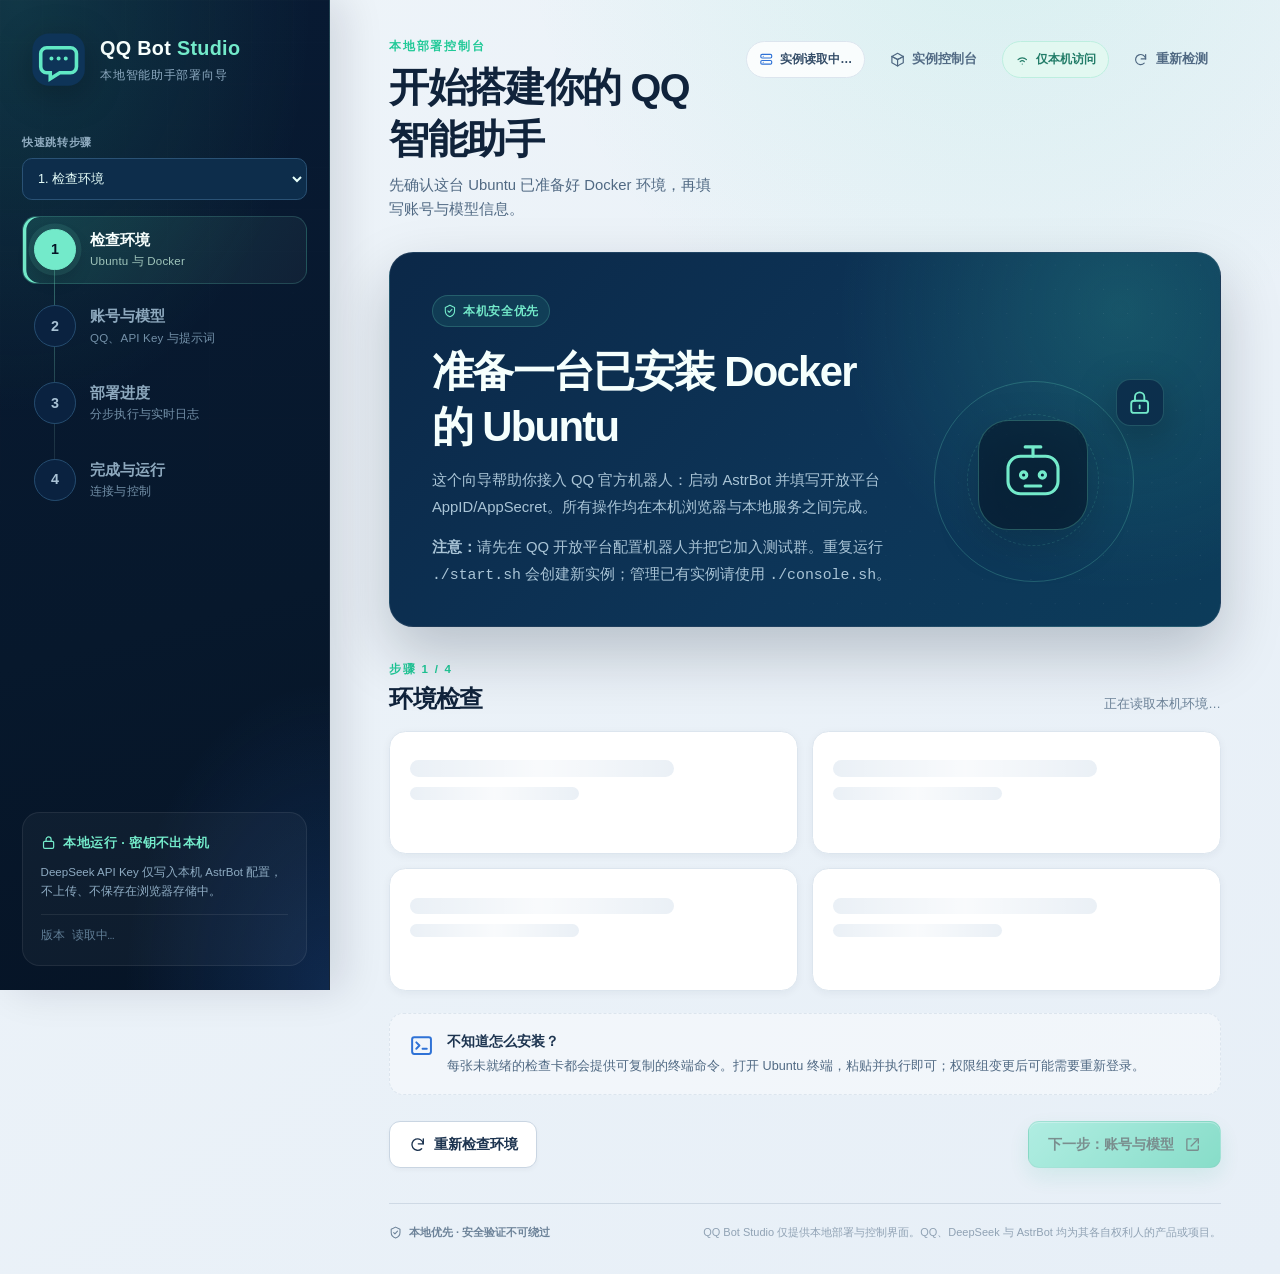
==== commit 8aafb462: "feat(studio): official-only cleanup, plugin dependencies, and utility plugins" ====
--- a/qqbot_studio/static/index.html
+++ b/qqbot_studio/static/index.html
@@ -149,8 +149,8 @@
           <div class="welcome-copy">
             <span class="kicker"><svg class="icon" aria-hidden="true"><use href="#i-shield"></use></svg>本机安全优先</span>
             <h2 id="env-heading" tabindex="-1">准备一台已安装 Docker 的 Ubuntu</h2>
-            <p id="env-intro">这个向导帮助你接入 QQ 官方机器人：启动 AstrBot 并填写开放平台 AppID/AppSecret。不需要 SnowLuma、noVNC 或扫码登录。所有操作均在本机浏览器与本地服务之间完成。</p>
-            <p id="env-platform-note" class="field-hint"><strong>注意：</strong>官方机器人不需要扫码；请先在 QQ 开放平台配置机器人并把它加入测试群。重复运行 <code>./start.sh</code> 会创建新实例；管理已有实例请使用 <code>./console.sh</code>。</p>
+            <p id="env-intro">这个向导帮助你接入 QQ 官方机器人：启动 AstrBot 并填写开放平台 AppID/AppSecret。所有操作均在本机浏览器与本地服务之间完成。</p>
+            <p id="env-platform-note" class="field-hint"><strong>注意：</strong>请先在 QQ 开放平台配置机器人并把它加入测试群。重复运行 <code>./start.sh</code> 会创建新实例；管理已有实例请使用 <code>./console.sh</code>。</p>
           </div>
           <div class="welcome-orbit" aria-hidden="true">
             <div class="orbit-ring orbit-ring--one"></div>
@@ -210,7 +210,7 @@
               <span class="card-icon"><svg class="icon" aria-hidden="true"><use href="#i-user"></use></svg></span>
               <div>
                 <h3>QQ 接入方式</h3>
-                <p>官方机器人需要 AppID/AppSecret；不再需要扫码登录。</p>
+                <p>官方机器人需要 AppID/AppSecret。</p>
               </div>
             </div>
 
@@ -435,7 +435,7 @@
           <svg class="icon" aria-hidden="true"><use href="#i-shield"></use></svg>
           <div>
             <strong>请保持页面开启</strong>
-            <p>部署期间请勿关闭本地启动器。官方接入完成后不需要扫码登录。</p>
+            <p>部署期间请勿关闭本地启动器。官方接入完成后检查 AstrBot 的 QQ 官方适配器状态。</p>
           </div>
         </div>
       </section>
@@ -446,7 +446,7 @@
           <div class="success-copy">
             <span class="kicker kicker--success">本地部署已完成</span>
             <h2 id="done-heading" tabindex="-1">登录 QQ，开始对话</h2>
-            <p>服务已部署到这台电脑。官方接入不需要扫码，直接检查 AstrBot 的 QQ 官方连接状态即可。</p>
+            <p>服务已部署到这台电脑。直接检查 AstrBot 的 QQ 官方适配器连接状态即可。</p>
           </div>
           <div class="success-status-stack" aria-label="部署状态">
             <span id="deployment-overall" class="pill pill--success">已部署</span>
@@ -465,7 +465,7 @@
           </div>
           <div class="status-item">
             <span class="status-label">OneBot 连接</span>
-            <span id="onebot-status" class="status-value"><span class="status-dot"></span>状态未知</span>
+            <span id="official-status" class="status-value"><span class="status-dot"></span>状态未知</span>
           </div>
           <button id="refresh-connection" class="btn btn-quiet btn-small" type="button">
             <svg class="icon" aria-hidden="true"><use href="#i-refresh"></use></svg>
@@ -495,7 +495,7 @@
               <span class="card-icon card-icon--mint"><svg class="icon" aria-hidden="true"><use href="#i-robot"></use></svg></span>
               <div><h3>QQ 官方机器人</h3><p>AppID / AppSecret 单容器接入</p></div>
             </div>
-            <p class="field-hint">AstrBot 直接连接 QQ 开放平台，不需要 noVNC、扫码登录或 OneBot 协议端。</p>
+            <p class="field-hint">AstrBot 直接连接 QQ 开放平台。</p>
             <div class="credential-grid">
               <div><span class="credential-label">AppID</span><code id="official-appid-status" class="credential-value">未提供</code></div>
               <div><span class="credential-label">连接状态</span><code id="official-connection-status" class="credential-value">检查中</code></div>
@@ -509,7 +509,7 @@
         <div class="card guide-card">
           <div class="guide-heading">
             <span class="card-icon card-icon--mint"><svg class="icon" aria-hidden="true"><use href="#i-robot"></use></svg></span>
-            <div><h3>官方机器人检查</h3><p>不需要扫码</p></div>
+            <div><h3>官方机器人检查</h3><p>等待连接</p></div>
           </div>
           <ol class="guide-steps">
             <li><span>1</span><p><strong>确认 AppID/AppSecret</strong>：在 QQ 开放平台机器人详情页获取，填到上一步。</p></li>
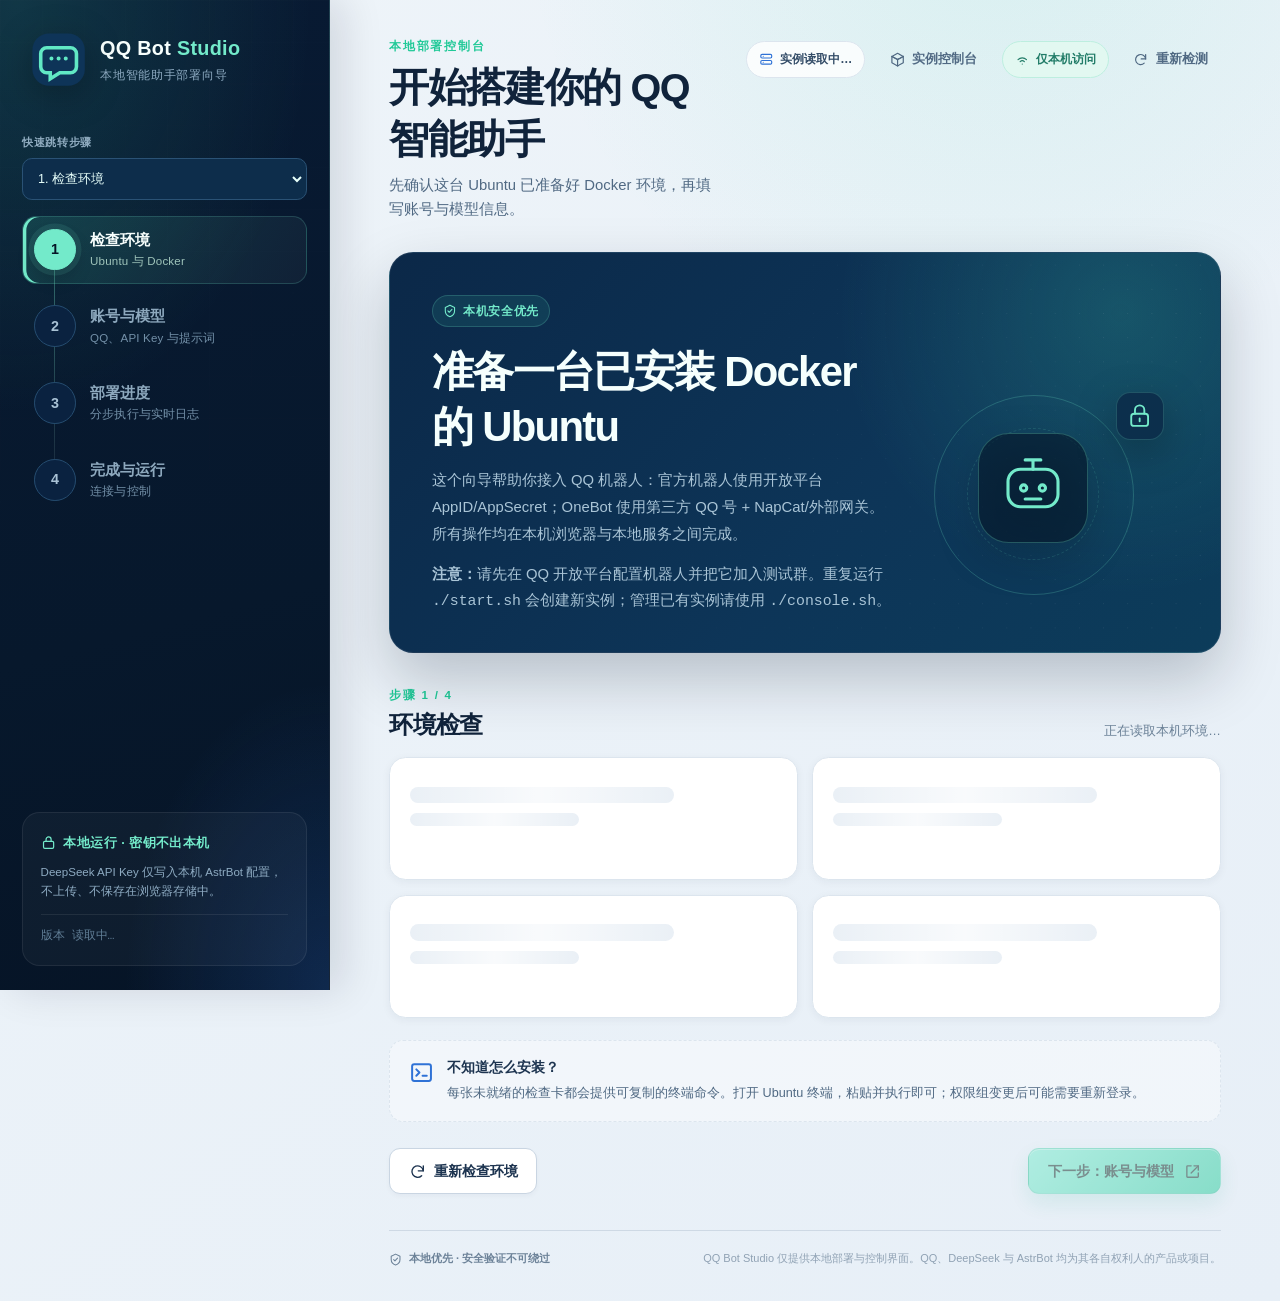
==== commit b4c73b52: "fix(platform): distinguish official openid from onebot numeric ids" ====
--- a/qqbot_studio/static/index.html
+++ b/qqbot_studio/static/index.html
@@ -149,7 +149,7 @@
           <div class="welcome-copy">
             <span class="kicker"><svg class="icon" aria-hidden="true"><use href="#i-shield"></use></svg>本机安全优先</span>
             <h2 id="env-heading" tabindex="-1">准备一台已安装 Docker 的 Ubuntu</h2>
-            <p id="env-intro">这个向导帮助你接入 QQ 官方机器人：启动 AstrBot 并填写开放平台 AppID/AppSecret。所有操作均在本机浏览器与本地服务之间完成。</p>
+            <p id="env-intro">这个向导帮助你接入 QQ 机器人：官方机器人使用开放平台 AppID/AppSecret；OneBot 使用第三方 QQ 号 + NapCat/外部网关。所有操作均在本机浏览器与本地服务之间完成。</p>
             <p id="env-platform-note" class="field-hint"><strong>注意：</strong>请先在 QQ 开放平台配置机器人并把它加入测试群。重复运行 <code>./start.sh</code> 会创建新实例；管理已有实例请使用 <code>./console.sh</code>。</p>
           </div>
           <div class="welcome-orbit" aria-hidden="true">
@@ -210,16 +210,17 @@
               <span class="card-icon"><svg class="icon" aria-hidden="true"><use href="#i-user"></use></svg></span>
               <div>
                 <h3>QQ 接入方式</h3>
-                <p>官方机器人需要 AppID/AppSecret。</p>
+                <p>官方机器人填 AppID/AppSecret；OneBot 模式填第三方 QQ 号，并选择内置 NapCat 或外部 v11 网关。</p>
               </div>
             </div>
 
             <div class="field">
               <label for="platform-mode">接入方式</label>
               <select id="platform-mode" name="platform_mode">
-                <option value="official" selected>QQ 官方机器人</option>
+                <option value="official" selected>QQ 官方机器人（推荐）</option>
+                <option value="onebot">外部 OneBot v11 网关</option>
               </select>
-              <p class="field-help">官方群需要群主开启“获取群内全部消息”；机器人只使用 AppID/AppSecret 连接。</p>
+              <p class="field-help">官方群的群 ID 是 openid，且需要群主开启“获取群内全部消息”；OneBot 的群 ID 是数字群号，由内置 NapCat 或你运行的外部网关登录第三方 QQ。</p>
             </div>
 
             <div id="official-fields">
@@ -238,6 +239,41 @@
               <div class="safety-inline">
                 <svg class="icon" aria-hidden="true"><use href="#i-qr"></use></svg>
                 <p><strong>官方群权限：</strong>请群主在 QQ 群设置中开启“机器人可获取群聊消息范围：群内全部消息”和“机器人主动发言”，否则非 @ 消息不会推送。</p>
+              </div>
+            </div>
+
+            <div id="onebot-fields" hidden>
+              <div class="field">
+                <label for="onebot-qq">第三方 QQ 号（OneBot）<span class="required-mark" aria-hidden="true">*</span></label>
+                <input id="onebot-qq" name="qq_account" type="text" inputmode="numeric" autocomplete="off" placeholder="例如 123456789">
+                <p class="field-help">这是要用 NapCat/外部网关登录的个人 QQ 号，不是 QQ 官方机器人 AppID。</p>
+                <p id="onebot-qq-error" class="field-error" role="alert" hidden></p>
+              </div>
+              <div class="field">
+                <label for="onebot-gateway">OneBot 网关</label>
+                <select id="onebot-gateway" name="onebot_gateway">
+                  <option value="builtin" selected>内置 NapCat（推荐，扫码登录）</option>
+                  <option value="external">外部网关（NapCat/LLOneBot/Lagrange）</option>
+                </select>
+                <p id="onebot-gateway-help" class="field-help">内置网关会随实例启动 NapCat，部署完成后打开 WebUI 扫码登录 QQ。</p>
+              </div>
+              <div id="onebot-external-fields" hidden>
+                <div class="field">
+                  <label for="onebot-ws-port">反向 WebSocket 端口</label>
+                  <input id="onebot-ws-port" name="onebot_ws_port" type="number" inputmode="numeric" min="1" max="65535" placeholder="留空自动分配">
+                  <p class="field-help">外部网关连接到 <code>ws://本机地址:该端口/ws</code>；留空会自动分配一个空闲端口。</p>
+                  <p id="onebot-ws-port-error" class="field-error" role="alert" hidden></p>
+                </div>
+                <div class="field">
+                  <label for="onebot-token">WebSocket Token</label>
+                  <input id="onebot-token" name="onebot_token" type="password" autocomplete="new-password" placeholder="留空自动生成">
+                  <p class="field-help">留空会自动生成 32 字节 token；部署完成后可在状态页复制给网关。</p>
+                  <p id="onebot-token-error" class="field-error" role="alert" hidden></p>
+                </div>
+              </div>
+              <div class="safety-inline">
+                <svg class="icon" aria-hidden="true"><use href="#i-info"></use></svg>
+                <p><strong>OneBot 模式：</strong>内置网关使用 NapCat 扫码登录；外部网关需要你自行运行 NapCat/LLOneBot/Lagrange。群权限、登录和风控由网关负责。</p>
               </div>
             </div>
 
@@ -346,14 +382,14 @@
             <div class="risk-box">
               <svg class="icon risk-icon" aria-hidden="true"><use href="#i-alert"></use></svg>
               <div>
-                <h4>账号与合规风险提示</h4>
-                <p>第三方协议端存在账号风控/封禁风险，使用小号，遵守 QQ 协议与当地法律。登录及安全验证只能由你在 QQ 官方界面完成。</p>
+                <h4>开放平台权限与合规提示</h4>
+                <p>QQ 官方机器人受开放平台权限、主动消息频控与群主设置限制；请遵守 QQ 开放平台协议与当地法律法规。机器人凭据只写入本机配置。</p>
               </div>
             </div>
 
             <div class="checkbox-field">
               <input id="accept-risk" name="accept_risk" type="checkbox" aria-describedby="risk-error" required>
-              <label for="accept-risk">我已阅读并理解上述风险，确认使用小号，并遵守 QQ 用户协议与当地法律法规。<span class="required-mark" aria-hidden="true">*</span></label>
+              <label for="accept-risk">我已阅读并理解上述限制，确认遵守 QQ 开放平台协议与当地法律法规。<span class="required-mark" aria-hidden="true">*</span></label>
               <p id="risk-error" class="field-error" role="alert" hidden></p>
             </div>
 
@@ -460,11 +496,11 @@
             <span id="astrbot-service-status" class="status-value"><span class="status-dot"></span>状态未知</span>
           </div>
           <div class="status-item">
-            <span class="status-label">QQ 登录</span>
+            <span class="status-label">官方机器人</span>
             <span id="qq-login-status" class="status-value"><span class="status-dot"></span>状态未知</span>
           </div>
           <div class="status-item">
-            <span class="status-label">OneBot 连接</span>
+            <span class="status-label">WebSocket 连接</span>
             <span id="official-status" class="status-value"><span class="status-dot"></span>状态未知</span>
           </div>
           <button id="refresh-connection" class="btn btn-quiet btn-small" type="button">
@@ -493,14 +529,15 @@
           <div class="card endpoint-card endpoint-card--highlight">
             <div class="endpoint-heading">
               <span class="card-icon card-icon--mint"><svg class="icon" aria-hidden="true"><use href="#i-robot"></use></svg></span>
-              <div><h3>QQ 官方机器人</h3><p>AppID / AppSecret 单容器接入</p></div>
+              <div><h3 id="platform-card-title">QQ 官方机器人</h3><p id="platform-card-subtitle">AppID / AppSecret 单容器接入</p></div>
             </div>
             <p class="field-hint">AstrBot 直接连接 QQ 开放平台。</p>
             <div class="credential-grid">
-              <div><span class="credential-label">AppID</span><code id="official-appid-status" class="credential-value">未提供</code></div>
+              <div><span class="credential-label" id="platform-account-label">AppID</span><code id="official-appid-status" class="credential-value">未提供</code></div>
               <div><span class="credential-label">连接状态</span><code id="official-connection-status" class="credential-value">检查中</code></div>
             </div>
             <div class="card-actions">
+              <a id="napcat-open" class="btn btn-secondary btn-small" href="#" target="_blank" rel="noopener noreferrer" hidden>打开 NapCat 登录<svg class="icon icon-end" aria-hidden="true"><use href="#i-external"></use></svg></a>
               <button id="refresh-official-status" class="btn btn-secondary btn-small" type="button">刷新连接状态</button>
             </div>
           </div>
@@ -567,7 +604,7 @@
           <svg class="icon disclaimer-icon" aria-hidden="true"><use href="#i-shield"></use></svg>
           <div>
             <h3>安全提示与免责声明</h3>
-            <p>本工具不收集、不保存 QQ 密码，API Key 仅写入本机 AstrBot 配置。机器人使用 QQ 开放平台官方接口，不需要 noVNC。请遵守 QQ 开放平台协议与当地法律法规。因使用本工具造成的账号、数据或合规风险由使用者自行承担。</p>
+            <p>本工具不收集、不保存 QQ 密码；机器人 AppID/AppSecret 与模型 API Key 仅写入本机 AstrBot 配置。机器人使用 QQ 开放平台官方接口，无需额外客户端登录。请遵守 QQ 开放平台协议与当地法律法规。因使用本工具造成的账号、数据或合规风险由使用者自行承担。</p>
           </div>
         </div>
       </section>
